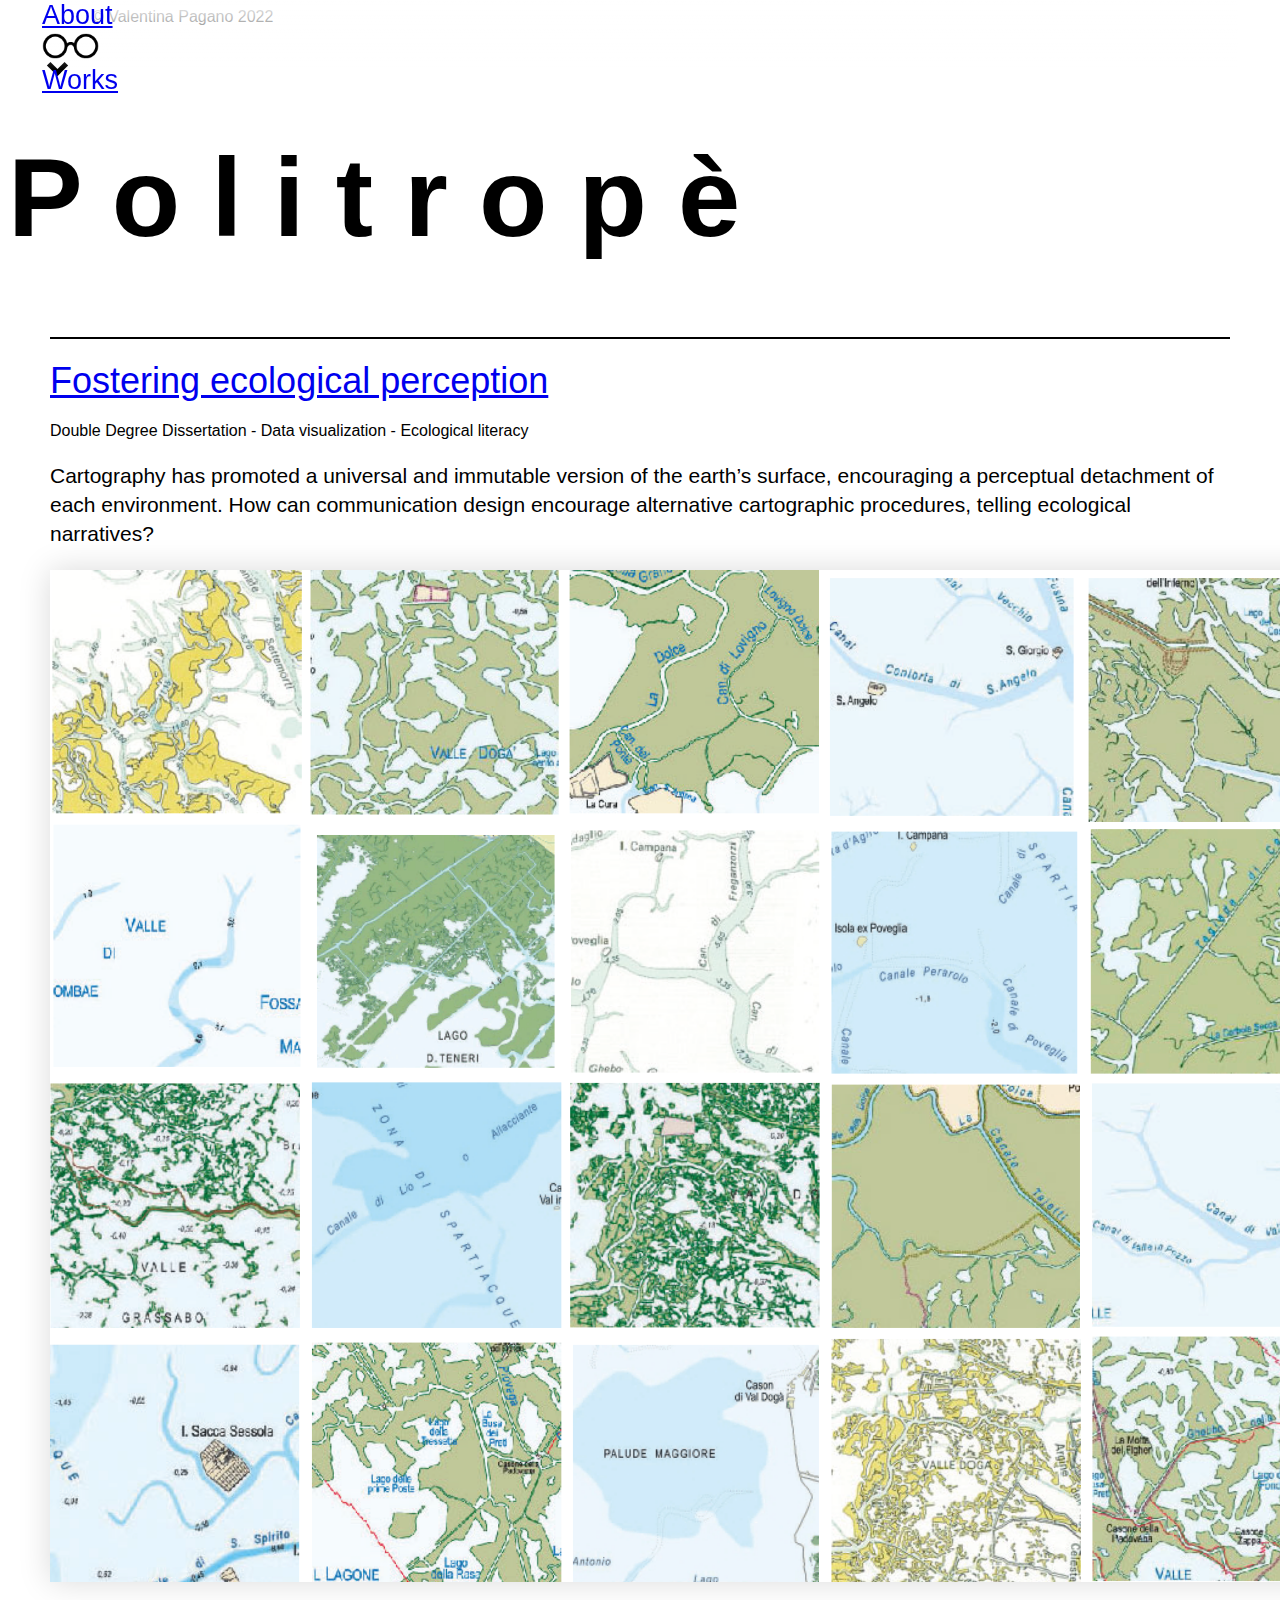
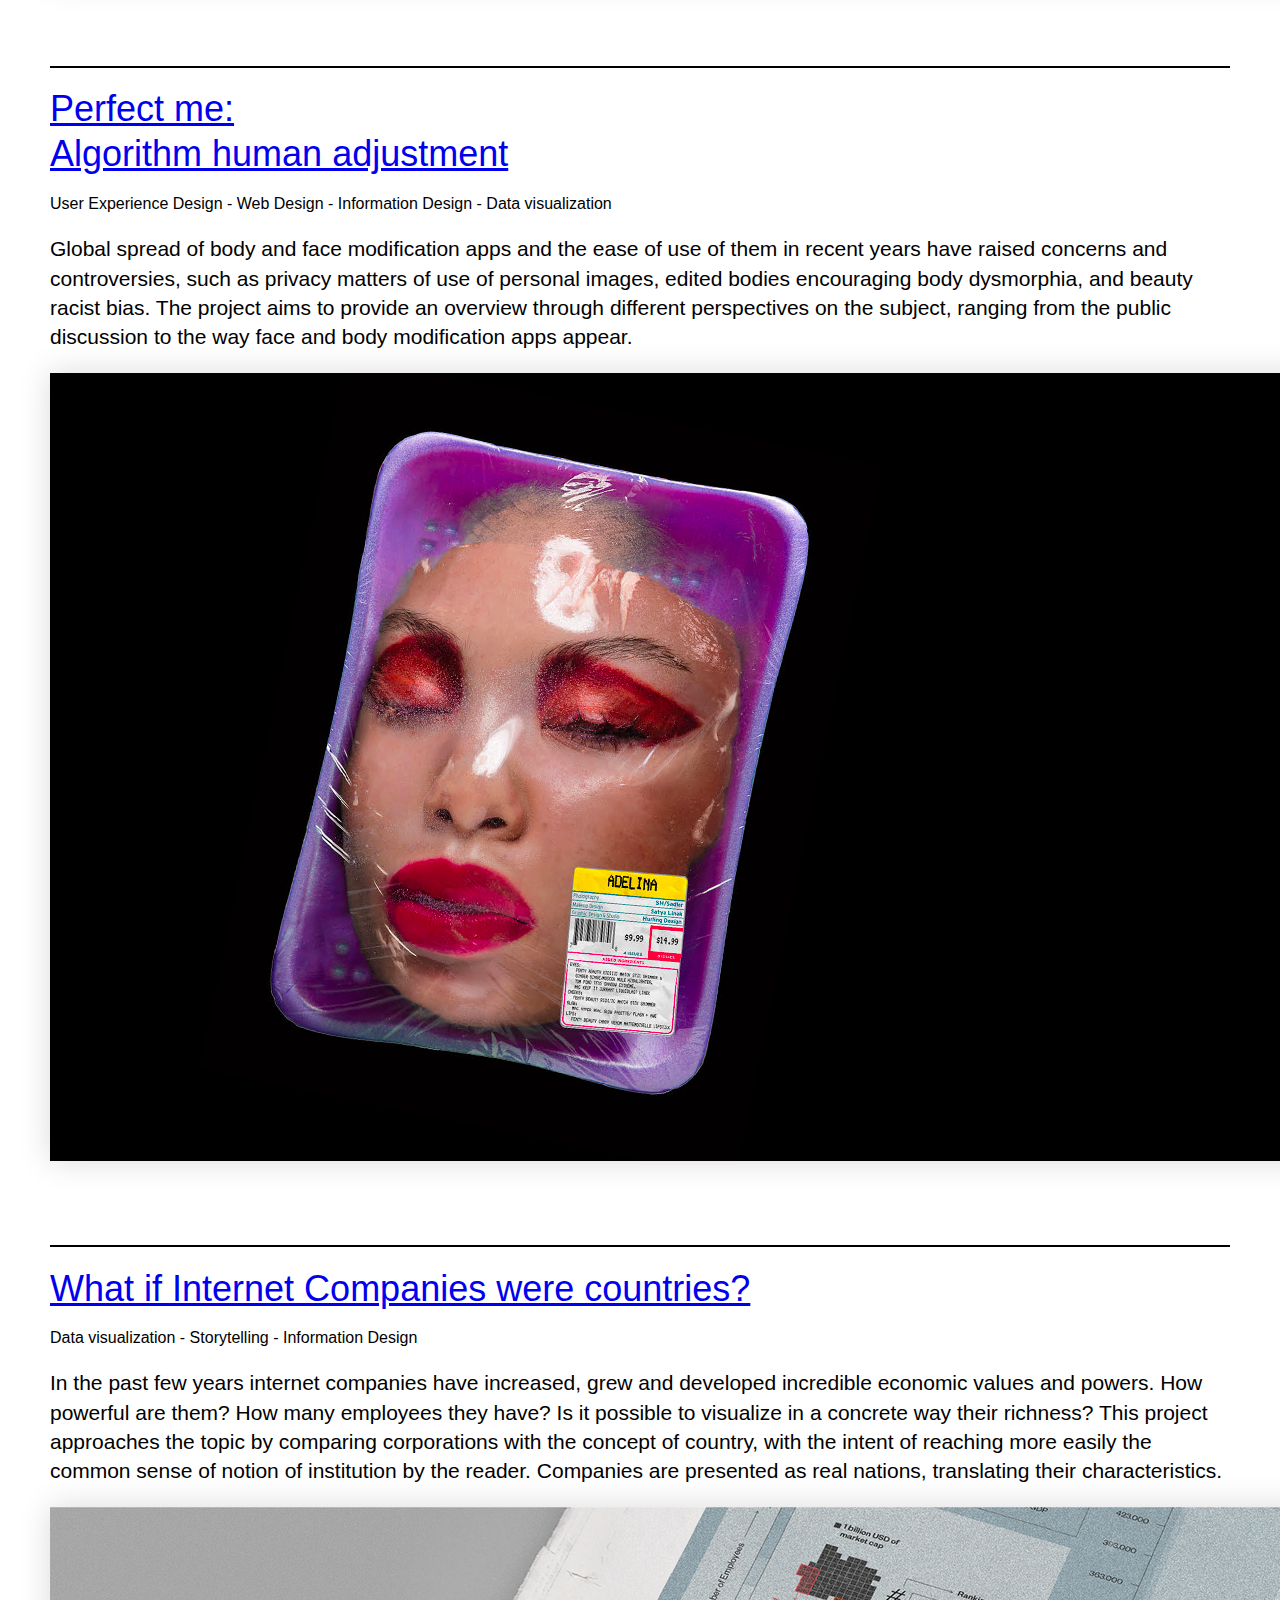
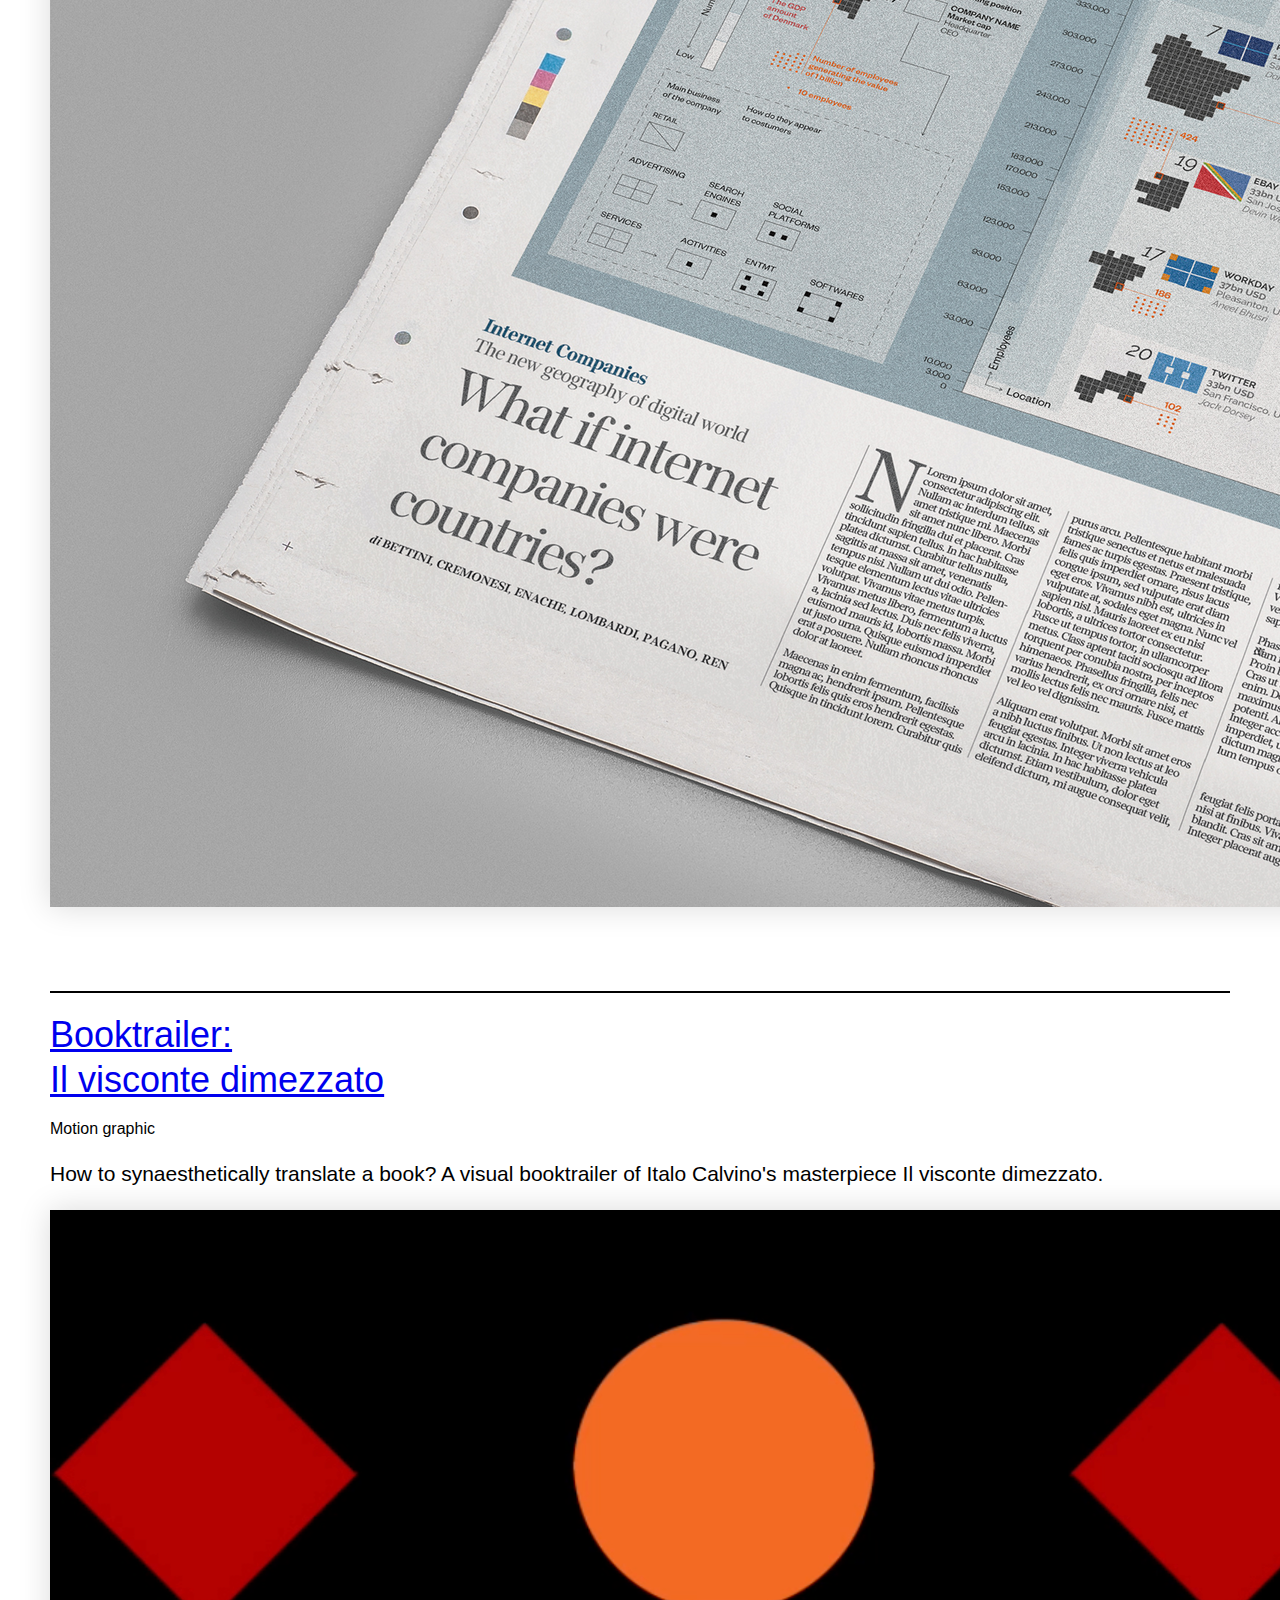
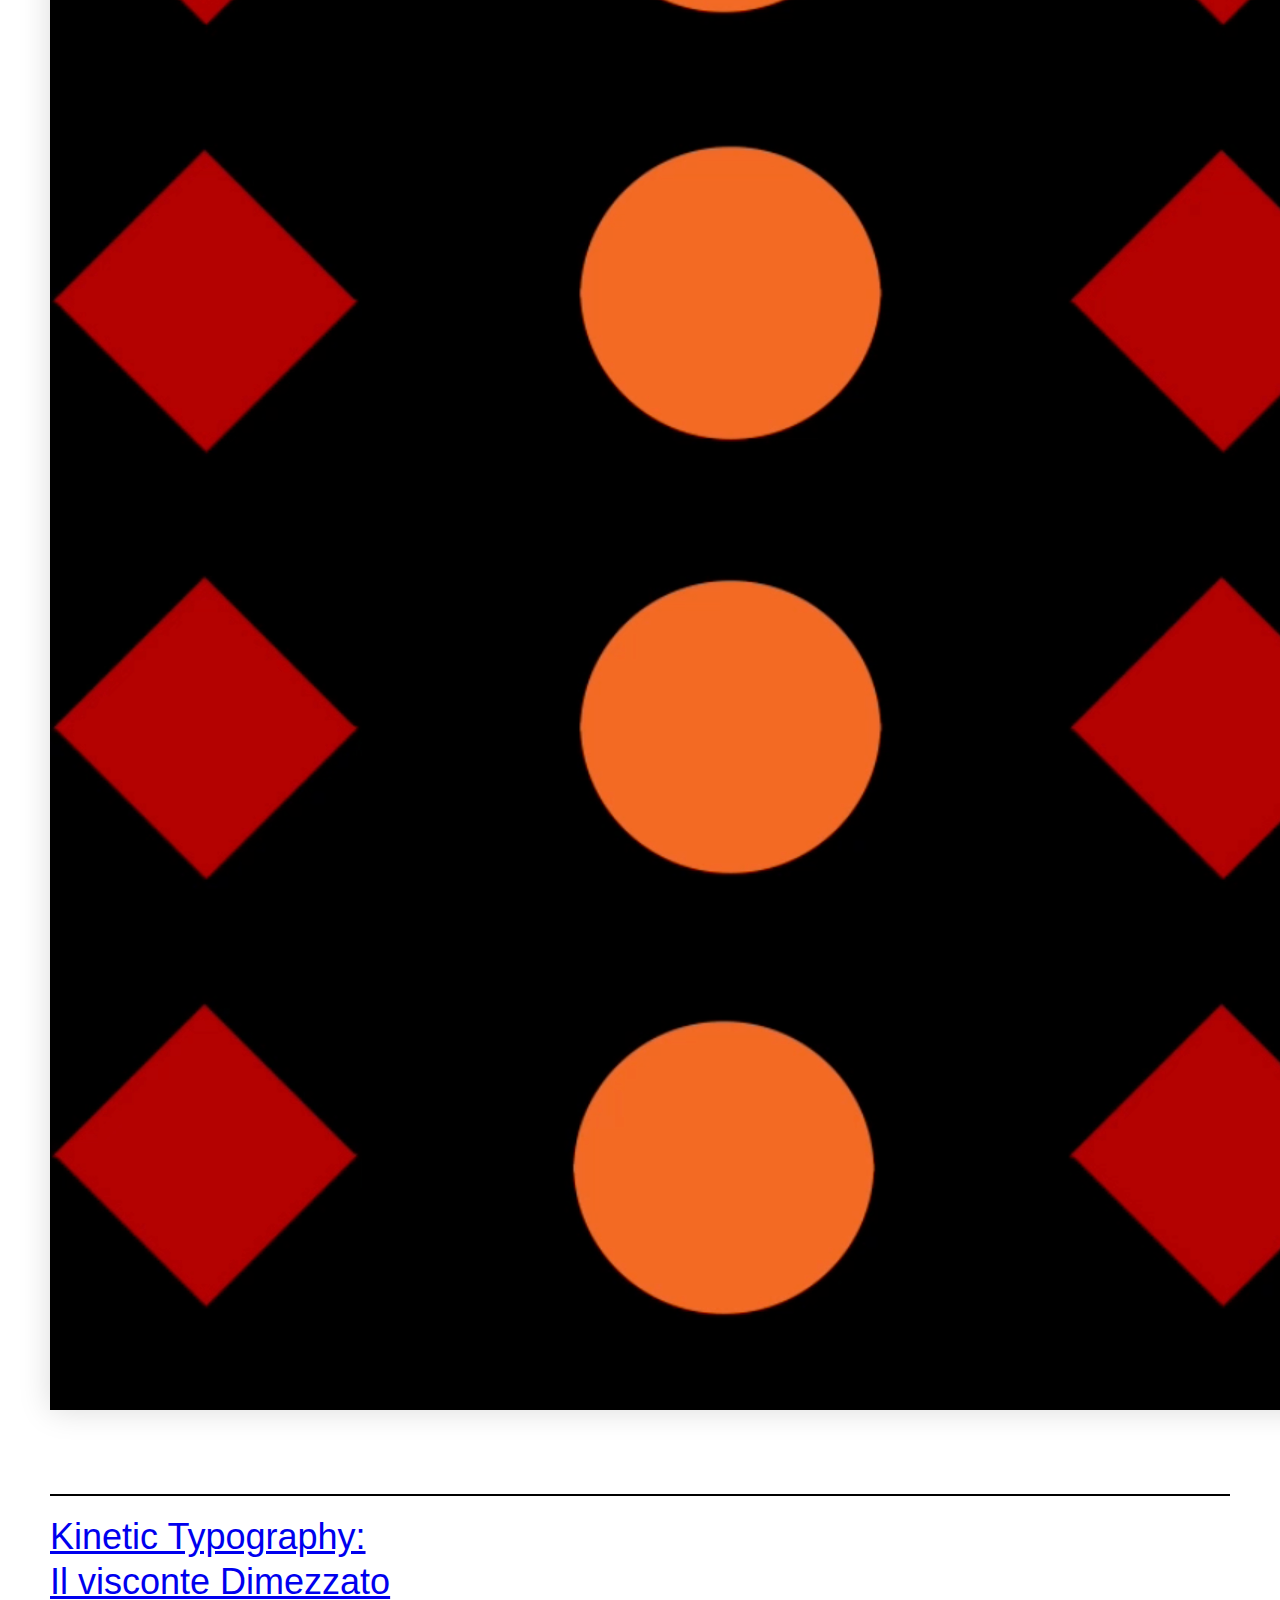
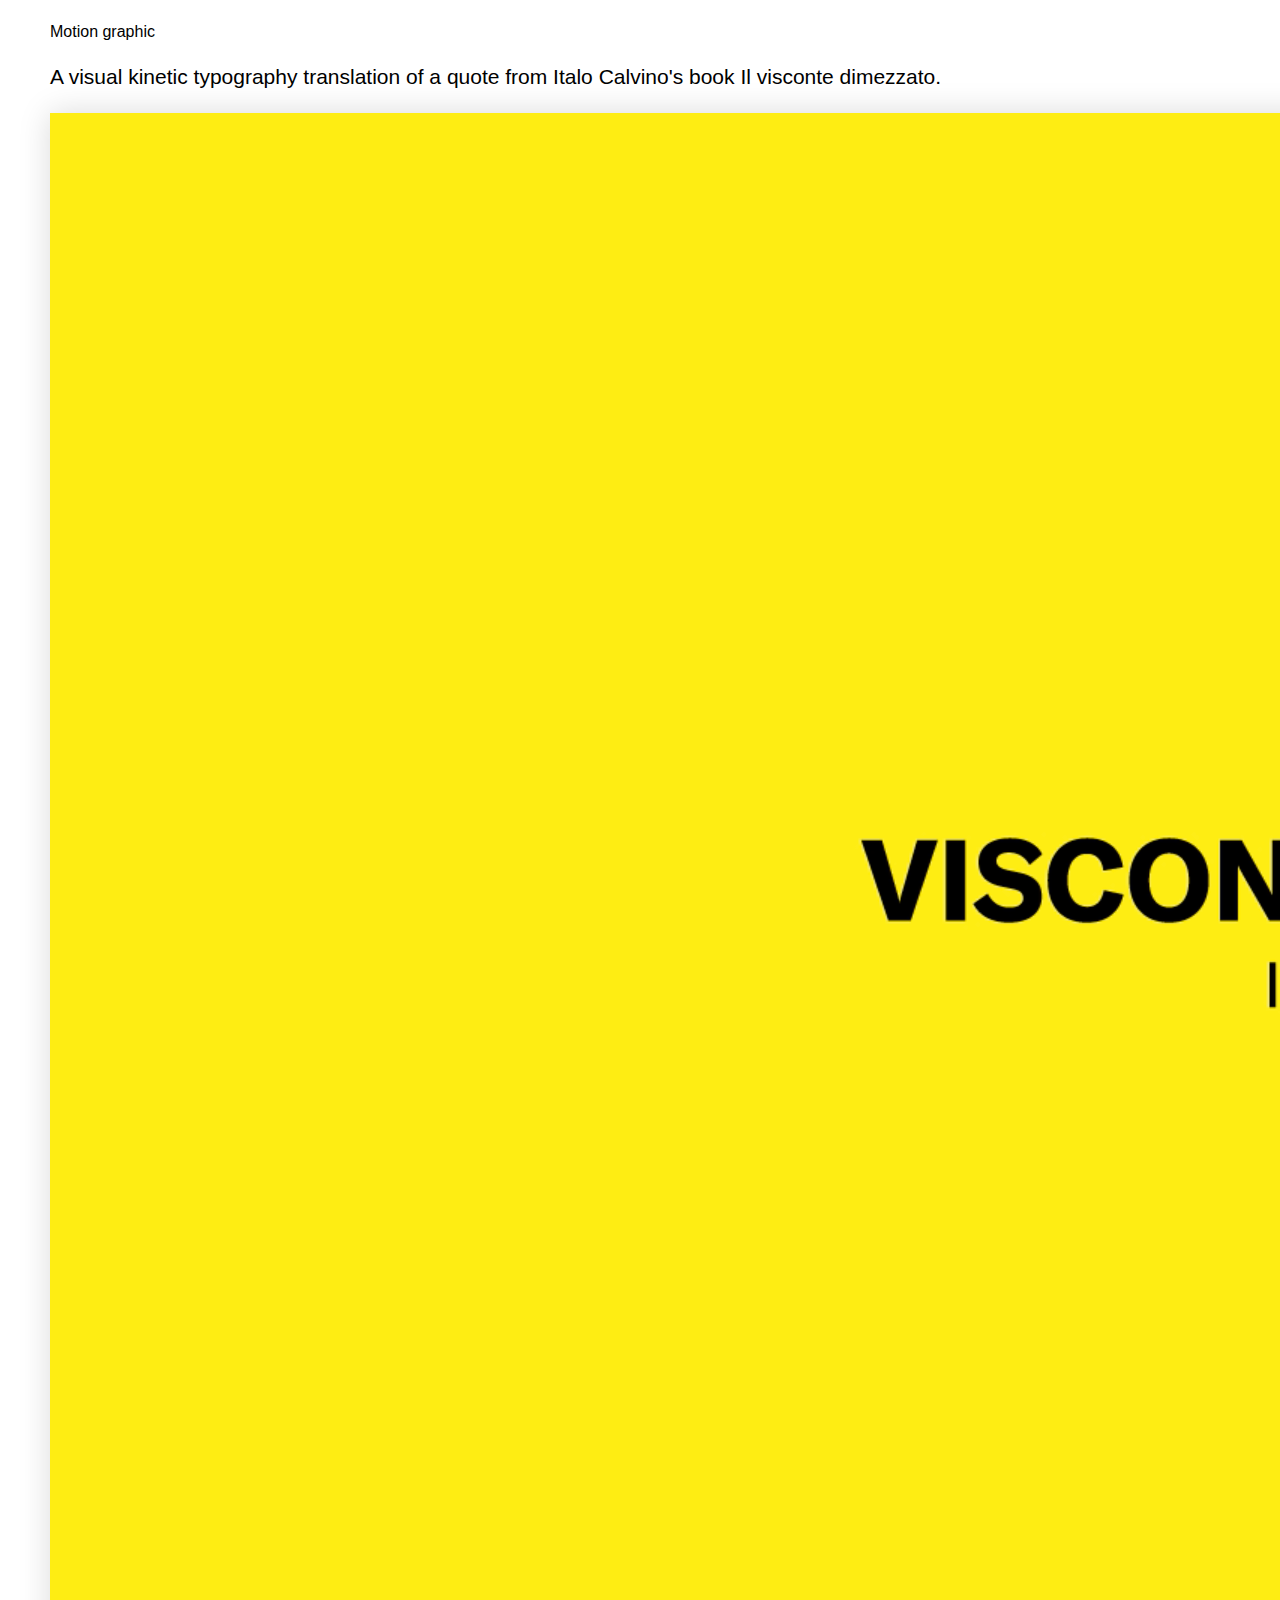
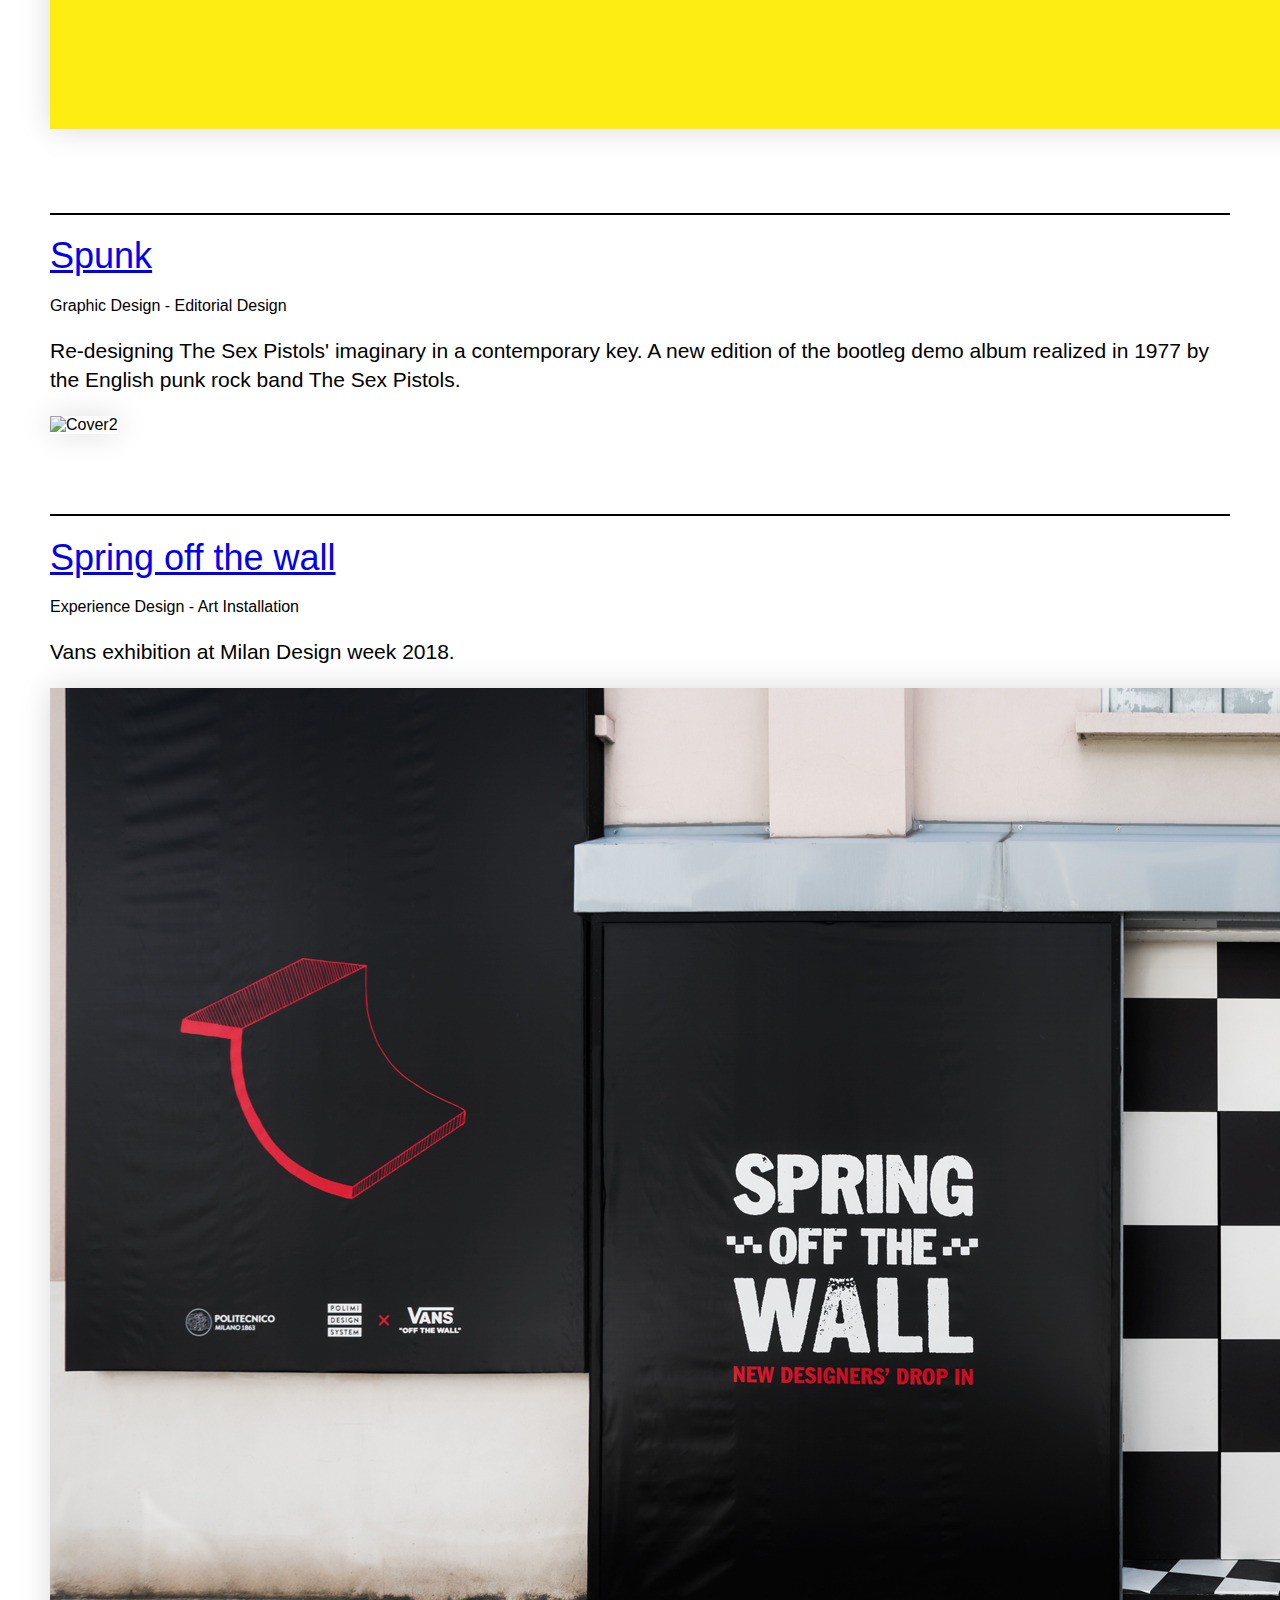
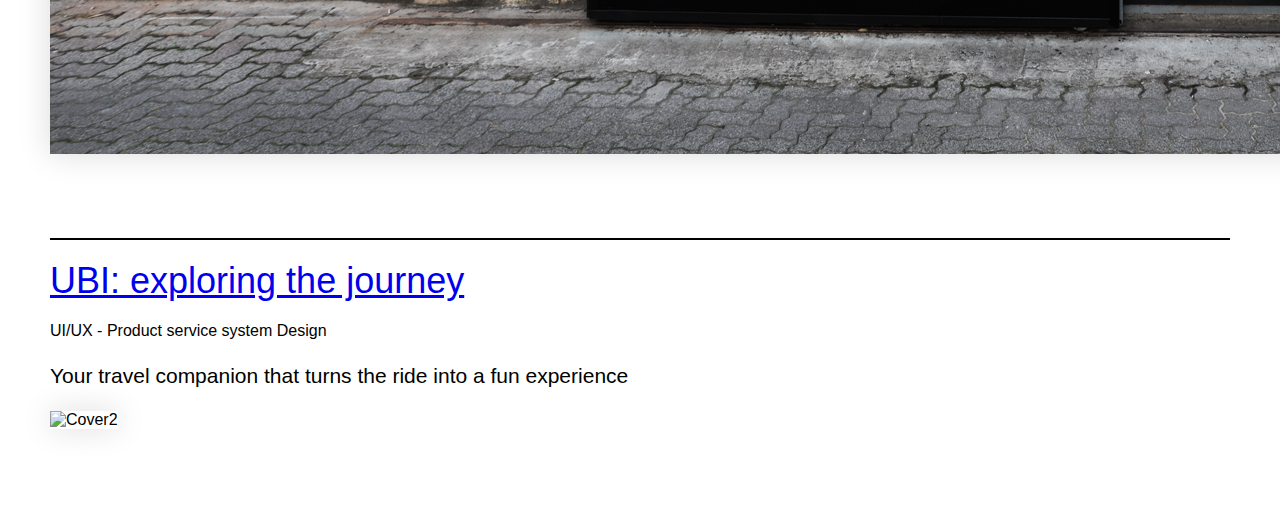
==== index.html @ 07fa3555 "file uploads" ====
<!doctype html>
<html lang="en">
  <head>
     <!-- Required meta tags -->
    <meta charset="utf-8">
    <meta name="viewport" content="width=device-width, initial-scale=1.0">
    <link rel="icon" href="assets/intro/icon2.png" type="images/metatag.png">
    <title>Valentina Pagano | Information designer </title>
	
<!-- Primary Meta Tags (for the browser and search engines) -->
<title>Title of your work</title>
<meta name="πολύτροπή" content="website">
<meta name="Portfolio Valentina Pagano" content="Hi! My name is Valentina Pagano, an Italian information designer.">
<meta name="keywords" content="website, Valentina Pagano, Information designer">

<!-- Twitter 
<meta property="twitter:card" content="summary_large_image">
<meta property="twitter:url" content="https://../">
<meta property="twitter:πολύτροπή" content="Website">
<meta property="twitter:Portfolio Valentina Pagano" content="Hi! My name is Valentina Pagano, an Italian information designer.">
<meta property="twitter:image" content="https://../metatag.png">
-->
	  
	  
<meta name="description" content=" Information designer">
<meta property="og:type" content="website">
<meta property="og:title" content="Valentina Pagano">
<meta property="og:site_name" content="Valentina Pagano">
<meta property="og:image" content="https://../metatag.png">
<meta property="og:url" content="https://www../about">
<meta property="og:description" content="Information designer">
<meta name="twitter:card" content="summary_large_image">
<meta name="twitter:site" content="...">
<meta name="twitter:title" content="Valentina Pagano">
<meta name="twitter:namespace:image" content="https://../metatag.png">
<link rel="canonical" href="https://www..../about">
	  
	  
	  
<!-- CSS only -->
<link href="https://cdn.jsdelivr.net/npm/bootstrap@5.2.0/dist/css/bootstrap.min.css" rel="stylesheet" integrity="sha384-gH2yIJqKdNHPEq0n4Mqa/HGKIhSkIHeL5AyhkYV8i59U5AR6csBvApHHNl/vI1Bx" crossorigin="anonymous">
	 
	 
	  
<!-- JavaScript Bundle with Popper -->
<script src="https://cdn.jsdelivr.net/npm/bootstrap@5.2.0/dist/js/bootstrap.bundle.min.js" integrity="sha384-A3rJD856KowSb7dwlZdYEkO39Gagi7vIsF0jrRAoQmDKKtQBHUuLZ9AsSv4jD4Xa" crossorigin="anonymous"></script>

<!-- My custom CSS -->
	<link rel="stylesheet" href="style.css" type="text/css"/>    

<!-- TYPEKIT -->
	<link rel="stylesheet" href="https://use.typekit.net/xlf4ifz.css">
 
<!-- My custom JS -->
	<link rel="stylesheet" href="style.js"> 

<!-- Icon tab--> 
<link rel="icon" type="image/png" sizes="96x96" href="assets/images/favicon.png">
  </head>
	
<body> 
		
		
<nav id="menu" class="menu-grad-top">
	 <div class="top">
        <div class="row flex-nowrap justify-content-between align-items-center">
          <div class="col-2 col-md-4">
            <a class="header header1 text-decoration-none text-reset" href="about.html">About</a>
          </div>
          <div class="blurr col-2 col-md-4 text-center">
             <a class="no-u" href="index.html">
          <img class="logo only-labs" src="assets/images/logo.png" alt="logo"/>
              </a>
          </div>
          <div class="col-3  col-md-4 text-end">
            <a class="header header2 text-decoration-none text-reset" href="works.html">Works</a>
          </div>
		 </div>
		</div>
	</nav>

	<div> 
<div class="row flex-nowrap justify-content-between align-items-center fixed-bottom"> 
	 <div class="col-2 col-md-4">
            <div class="fixed-bottom">© Valentina Pagano 2022 
		</div>
          </div>
	<div class="blurr col-2 col-md-4 text-center">
          <i class="arrow down"></i> </div>
	 <div class="col-3  col-md-4 text-end">
          </div>
	</div>
	</div>
		


<div class=" vh-100 d-flex justify-content-center align-items-center">
	<h1 class="title">
    <span class="letter">P</span>
    <span class="letter">o</span>
    <span class="letter">l</span>
    <span class="letter">i</span>
    <span class="letter">t</span>
    <span class="letter">r</span>
    <span class="letter">o</span>
    <span class="letter">p</span>
    <span class="letter">è</span>
  </h1>
</div>


		<!-- CONTENT -->
	
<main>
				<section>
      <div class="row g-0" >
		   <hr style="border: 1px solid black; opacity: 1; margin-top: auto;"> 
		  <div class="d-flex flex-wrap">
        <div class="col-sm-12 col-md-6 col-lg-6"><h3><a class=" font-l text-decoration-none text-reset" href="Neptunalis.html">Fostering ecological perception</a></h3> 
			<div class="row"> 
				<div class="col-sm-12 col-md-10 col-lg-10">
					<p class="text-muted font-xs"> Double Degree Dissertation - Data visualization - Ecological literacy </p>
			  <p class="font-m pt-4"> Cartography has promoted a universal and immutable version of the earth’s surface, encouraging a perceptual detachment of each environment. How can communication design encourage alternative cartographic procedures, telling ecological narratives?</p>
				</div>
			</div>
			  </div>
        <div class="col-sm-12 col-md-6 col-lg-6 mb-3 ">
         <img src="assets/images/coverneptunalis.png" class="img-fluid shadow" alt="Cover2">
	  
			 </div>
        </div>
      </div>
</section>
		<!-- FACE APP --->
				
			<section>
			<div class="spacer" style="height: 4em;"> </div>
      <div class="row g-0" >
		   <hr style="border: 1px solid black; opacity: 1; margin-top: auto;"> 
		  <div class="d-flex flex-wrap">
        <div class="col-sm-12 col-md-6 col-lg-6"><h3><a class="font-l text-decoration-none text-reset" href="Perfectme.html">Perfect me:<br> Algorithm human adjustment</a> </h3> 
			<div class="row"> 
				<div class="col-sm-12 col-md-10 col-lg-10 font-p">
					<p class="text-muted"> User Experience Design - Web Design - Information Design - Data visualization</p>
			  <p class="font-m pt-4"> Global spread of body and face modification apps and the ease of use of them in recent years have raised concerns and controversies, such as privacy matters of use of personal images, edited bodies encouraging body dysmorphia, and beauty racist bias. The project aims to provide an overview through different perspectives on the subject, ranging from the public discussion to the way face and body modification apps appear.</p>
				</div>
			</div>
			  </div>
        <div class="col-sm-12 col-md-6 col-lg-6 mb-3 ">
         <img src="assets/images/Face%20app.png" class="img-fluid shadow" alt="Cover2">
	  
			 </div>
        </div>
      </div>
</section>	

	
	<!-- INTERNET COMPANIES --->
				
			<section>
			<div class="spacer" style="height: 4em;"> </div>
      <div class="row g-0" >
		   <hr style="border: 1px solid black; opacity: 1; margin-top: auto;"> 
		  <div class="d-flex flex-wrap">
        <div class="col-sm-12 col-md-6 col-lg-6"><h3><a class="font-l text-decoration-none text-reset" href="Internet.html">What if Internet Companies were countries? </a> </h3> 
			<div class="row"> 
				<div class="col-sm-12 col-md-10 col-lg-10 font-p">
					<p class="text-muted"> Data visualization - Storytelling - Information Design </p>
			  <p class="font-m pt-4"> In the past few years internet companies have increased, grew and developed incredible economic values and powers. How powerful are them? How many employees they have? Is it possible to visualize in a concrete way their richness? This project approaches the topic by comparing corporations with the concept of country, with the intent of reaching more easily the common sense of notion of institution by the reader. Companies are presented as real nations, translating their characteristics.</p>
				</div>
			</div>
			  </div>
        <div class="col-sm-12 col-md-6 col-lg-6 mb-3 ">
         <img src="assets/images/Internet%20companies.png" class="img-fluid shadow" alt="Cover2">
	  
			 </div>
        </div>
      </div>
</section>	
	
	<!-- BOOKTRAILER --->
				
			<section>
			<div class="spacer" style="height: 4em;"> </div>
      <div class="row g-0" >
		   <hr style="border: 1px solid black; opacity: 1; margin-top: auto;"> 
		  <div class="d-flex flex-wrap">
        <div class="col-sm-12 col-md-6 col-lg-6"><h3><a class="font-l text-decoration-none text-reset" href="Booktrailer.html">Booktrailer:<br> Il visconte dimezzato </a> </h3> 
			<div class="row"> 
				<div class="col-sm-12 col-md-10 col-lg-10 font-p">
					<p class="text-muted"> Motion graphic </p>
			  <p class="font-m pt-4"> How to synaesthetically translate a book? A visual booktrailer of Italo Calvino's masterpiece Il visconte dimezzato. </p>
				</div>
			</div>
			  </div>
        <div class="col-sm-12 col-md-6 col-lg-6 mb-3 ">
         <img src="assets/images/booktrailer.png" class="img-fluid shadow" alt="Cover2">
	  
			 </div>
        </div>
      </div>
</section>	
	
	
	<!-- TYPOGRAPHY --->
				
			<section>
			<div class="spacer" style="height: 4em;"> </div>
      <div class="row g-0" >
		   <hr style="border: 1px solid black; opacity: 1; margin-top: auto;"> 
		  <div class="d-flex flex-wrap">
        <div class="col-sm-12 col-md-6 col-lg-6"><h3><a class="font-l text-decoration-none text-reset" href="Typography.html">Kinetic Typography:<br> Il visconte Dimezzato </a> </h3> 
			<div class="row"> 
				<div class="col-sm-12 col-md-10 col-lg-10 font-p">
					<p class="text-muted"> Motion graphic </p>
			  <p class="font-m pt-4">A visual kinetic typography translation of a quote from Italo Calvino's book Il visconte dimezzato.</p>
				</div>
			</div>
			  </div>
        <div class="col-sm-12 col-md-6 col-lg-6 mb-3 ">
         <img src="assets/images/typography.png" class="img-fluid shadow" alt="Cover2">
	  
			 </div>
        </div>
      </div>
</section>	
	
	<!-- SPUNK --->
				
			<section>
			<div class="spacer" style="height: 4em;"> </div>
      <div class="row g-0" >
		   <hr style="border: 1px solid black; opacity: 1; margin-top: auto;"> 
		  <div class="d-flex flex-wrap">
        <div class="col-sm-12 col-md-6 col-lg-6"><h3><a class="font-l text-decoration-none text-reset" href="spunk.html">Spunk</a> </h3> 
			<div class="row"> 
				<div class="col-sm-12 col-md-10 col-lg-10 font-p">
					<p class="text-muted"> Graphic Design - Editorial Design</p>
			  <p class="font-m pt-4"> Re-designing The Sex Pistols' imaginary in a contemporary key. A new edition of the bootleg demo album realized in 1977 by the English punk rock band The Sex Pistols. </p>
				</div>
			</div>
			  </div>
        <div class="col-sm-12 col-md-6 col-lg-6 mb-3 ">
         <img src="assets/images/spunk.png" class="img-fluid shadow" alt="Cover2">
	  
			 </div>
        </div>
      </div>
</section>	
	
	
		<!-- SPRING OFF THE WALL --->
				
			<section>
			<div class="spacer" style="height: 4em;"> </div>
      <div class="row g-0" >
		   <hr style="border: 1px solid black; opacity: 1; margin-top: auto;"> 
		  <div class="d-flex flex-wrap">
        <div class="col-sm-12 col-md-6 col-lg-6"><h3><a class="font-l text-decoration-none text-reset" href="vans.html">Spring off the wall </a> </h3> 
			<div class="row"> 
				<div class="col-sm-12 col-md-10 col-lg-10 font-p">
					<p class="text-muted"> Experience Design - Art Installation </p>
			  <p class="font-m pt-4"> Vans exhibition at Milan Design week 2018. </p>
				</div>
			</div>
			  </div>
        <div class="col-sm-12 col-md-6 col-lg-6 mb-3 ">
         <img src="assets/images/springoffthewall.jpg" class="img-fluid shadow" alt="Cover2">
	  
			 </div>
        </div>
      </div>
</section>
	
	<!-- UBI  --->
				
			<section>
			<div class="spacer" style="height: 4em;"> </div>
      <div class="row g-0" >
		   <hr style="border: 1px solid black; opacity: 1; margin-top: auto;"> 
		  <div class="d-flex flex-wrap">
        <div class="col-sm-12 col-md-6 col-lg-6"><h3><a class="font-l text-decoration-none text-reset" href="ubi.html">UBI: exploring the journey</a> </h3> 
			<div class="row"> 
				<div class="col-sm-12 col-md-10 col-lg-10 font-p">
					<p class="text-muted"> UI/UX - Product service system Design </p>
			  <p class="font-m pt-4">Your travel companion that turns the ride into a fun experience </p>
				</div>
			</div>
			  </div>
        <div class="col-sm-12 col-md-6 col-lg-6 mb-3 ">
         <img src="assets/images/ubi1.jpg" class="img-fluid shadow" alt="Cover2">
	  
			 </div>
        </div>
      </div>
</section>
	<div class="spacer" style="height: 4em;"> </div>
	</main>
		
		
	<!-- Link to Javascript -->
    <!-- jQuery first, then Popper.js, then Bootstrap JS   

    <script src="https://code.jquery.com/jquery-3.4.1.slim.min.js" integrity="sha384-J6qa4849blE2+poT4WnyKhv5vZF5SrPo0iEjwBvKU7imGFAV0wwj1yYfoRSJoZ+n" crossorigin="anonymous">	</script>  -->
   
	<script src="https://cdnjs.cloudflare.com/ajax/libs/jquery/3.6.1/jquery.min.js" integrity="sha512-aVKKRRi/Q/YV+4mjoKBsE4x3H+BkegoM/em46NNlCqNTmUYADjBbeNefNxYV7giUp0VxICtqdrbqU7iVaeZNXA==" crossorigin="anonymous" referrerpolicy="no-referrer"></script>
    <script src="https://cdn.jsdelivr.net/npm/popper.js@1.16.0/dist/umd/popper.min.js" integrity="sha384-Q6E9RHvbIyZFJoft+2mJbHaEWldlvI9IOYy5n3zV9zzTtmI3UksdQRVvoxMfooAo" crossorigin="anonymous"></script>
    <script src="https://stackpath.bootstrapcdn.com/bootstrap/3.4.1/js/bootstrap.min.js" integrity="sha384-3qaqj0lc6sV/qpzrc1N5DC6i1VRn/HyX4qdPaiEFbn54VjQBEU341pvjz7Dv3n6P" crossorigin="anonymous"></script>	
	
		<script> 
			
			Letters = function() {
  this.lettersDOM = null;
  this.active = null;
  this.letters = [];
  this.alphabet = ["a", "b", "c", "d","e","f","g","h","i","j","k","l","m","n","o","p","q","r","s","t","i","u","v","w","x","y","z","é","è",
  ];

  return this;
};

Letters.prototype.init = function( word ) {
  
  this.lettersDOM = document.querySelectorAll('.letter');
  this.active = true;
  var i;
  var nextChar;
  var lettersMax = this.lettersDOM.length;
  
  for ( i = 0; i < this.lettersDOM.length; i++ ) {
    
    if ( word.charAt( i ) != "" )
      nextChar = word.charAt( i );
    else 
      nextChar = false;
    
    this.letters.push( new Letter( this.lettersDOM[ i ],  nextChar ) );
    
  }
  
  if ( word.length > lettersMax ) {
    
    var wordContainer = document.getElementById("word");

    for ( i = lettersMax; i < word.length; i++ ) {
      var letterSpan = document.createElement('span');
      letterSpan.innerHTML = "";
      letterSpan.classList.add('letter');
      wordContainer.appendChild( letterSpan );
      this.letters.push( new Letter( letterSpan,  word.charAt( i ) ) );
    }
  }
  
  this.animate();
  
  return this;
  
};

Letters.prototype.animate = function() {
  var i;
  var random;
  var char;
  
  if ( this.active ) {
 
    window.requestAnimationFrame( this.animate.bind(this) );
    
    var indexes = [];

    for ( i = 0; i < this.letters.length; i++ ) {
    
      var current = this.letters[ i ];  
      
      if ( !current.isDead ) {     
        random = Math.floor(Math.random() * (this.alphabet.length - 0));
        char = this.alphabet[ random ]; 
        current.render( char );
      } else {
        indexes.push( i );
      }
    } 
    
    for ( i = 0; i < indexes.length; i++ ) {
      this.letters.splice( indexes[ i ], 1 );
    }
    
    if ( this.letters.length == 0 ) {
      this.stop();
    }
  }
};

Letters.prototype.start = function( word ) {
  this.init( word );
};

Letters.prototype.stop = function() {
  this.active = false;
};

Letter = function( DOMElement, nextChar ) {
  
  var scope = this;
  
  this.DOMEl = DOMElement;
  this.char = DOMElement.innerHTML;
  this.next = nextChar;
  this.speed = Math.floor(Math.random() * (300 - 50) );
  this.total = 0;
  this.duration = 2000;
  this.animating = true;
  this.isDead = false;
  
  this.timer = setInterval(function() { 
    if ( scope.animating === true ) {
      scope.total += scope.speed;
    } 
    scope.animating = !scope.animating;
  }, this.speed);

  this.animate();
  
  return this;
 
};

Letter.prototype.animate = function() {
  var i;
  var random;
  
  if ( !this.isDead ) {
    window.requestAnimationFrame( this.animate.bind(this) );
  }
  
  
  if ( this.total < this.duration ) {
    
    if ( this.animating ) {
      this.DOMEl.innerHTML = this.char;
    }
      
  } else {
    this.isDead = true;
    
    if ( !this.next ) {
      var parent = document.getElementById('word');
      parent.removeChild( this.DOMEl );
      return;
    }
    
    this.DOMEl.innerHTML = this.next;
  }
};

Letter.prototype.render = function( char ) {
  
  if ( !this.animating ) {
    this.char = char;
  }
  
};

var word = [ "Politropè", "Versatile", "Multiform" ];
var nextWord = 1;

var letters = new Letters();

setTimeout( function() {
  
  letters.start( word[ nextWord ] );
  
  setInterval(function() {
    nextWord++;
    if ( nextWord >= word.length )
      nextWord = 0;
    
    letters.start( word[ nextWord ] );
  }, 10000);
  
}, 2000);



	</script>	
		
	</body>
</html>
---- style.css ----
html {
  -webkit-text-size-adjust: 100%;
  /* Prevent font scaling in landscape while allowing user zoom */ }

body { 
	font-family: "Maison Neue", sans-serif; 
	background-color: white;  
background-size: 1200% 1200%;
cursor: cell;}

main {
  min-height: calc(100vh - 120px);
	margin-top: 200px; 
	margin-left: 42px; 
	margin-right: 42px;}

@media (min-width: 375px) {
    main { margin-top: 50px; 	
      	   margin-left: 20px; 
	  	   margin-right: 20px;} }
  
@media (min-width: 576px) {
    main { margin-top: 100px; 	
      	   margin-left: 20px; 
	  	   margin-right: 20px;} }

@media (min-width: 768px) {
    main { margin-top: 100px; 	
      	   margin-left: 42px; 
	  	   margin-right: 42px;} }

@media (min-width: 992px) {
    main { margin-top: 100px; 	
      	   margin-left: 42px; 
	  	   margin-right: 42px;} }

@media (min-width: 1200px) {
    main { margin-top: 70px; 	
      	   margin-left: 42px; 
	  	   margin-right: 42px;} }


#footer {
	position: fixed;}

.mb-3, .my-3 {
  margin-bottom: 1rem !important;
}
.col-12 {
  flex: 0 0 100%;
  max-width: 100%;
}

  /* ---------------------- NAVBAR  ---------------- */

#menu { 
	z-index: 99;
	position: fixed; 
	top: 0; 
	right: 0;
  	bottom: 0;
	height: 70px; 
  	left: 0;
    display: flex;
    flex-flow: column nowrap;
    justify-content: space-between;
    align-items: stretch;
	margin-left: 42px; 
	margin-right: 42px;
	background: white;
      /* Old browsers */
      background: -moz-linear-gradient(top, white 0%, rgba(255, 255, 255, 0) 100%);
      /* FF3.6+ */
      background: -webkit-gradient(linear, left top, left bottom, color-stop(0%, white), color-stop(100%, rgba(255, 255, 255, 0)));
      /* Chrome,Safari4+ */
      background: -webkit-linear-gradient(top, white 0%, rgba(255, 255, 255, 0) 100%);
      /* Chrome10+,Safari5.1+ */
      background: -o-linear-gradient(top, white 0%, rgba(255, 255, 255, 0) 100%);
      /* Opera 11.10+ */
      background: -ms-linear-gradient(top, white 0%, rgba(255, 255, 255, 0) 100%);
      /* IE10+ */
      background: linear-gradient(to bottom, white 0%, rgba(255, 255, 255, 0) 100%);
      /* W3C */
      filter: progid:DXImageTransform.Microsoft.gradient( startColorstr='#ffffff', endColorstr='#000000',GradientType=0 );
      /* IE6-9 */ }
  @media (max-width: 576px) {
    #menu {
      margin-left: 20px; 
	  margin-right: 20px;} }


.fixed-bottom {
	height: 40px;
	 z-index: 4;
	margin-left: 42px; 
	margin-right: 42px;
	padding-bottom: 10px ;
	background: white;
      /* Old browsers */
      background: -moz-linear-gradient(bottom, white 0%, rgba(255, 255, 255, 0) 100%);
      /* FF3.6+ */
      background:  -webkit-gradient(linear, left bottom, left top, color-stop(0%, white), color-stop(100%, rgba(255, 255, 255, 0)));
      /* Chrome,Safari4+ */
      background:to bottom -webkit-linear-gradient(bottom, white 0%, rgba(255, 255, 255, 0) 100%);
      /* Chrome10+,Safari5.1+ */
      background:-o-linear-gradient(bottom, white 0%, rgba(255, 255, 255, 0) 100%);
      /* Opera 11.10+ */
      background: -ms-linear-gradient(bottom, white 0%, rgba(255, 255, 255, 0) 100%);
      /* IE10+ */
      background: to bottom linear-gradient(to bottom, white 0%, rgba(255, 255, 255, 0) 100%);
      /* W3C */
      filter: progid:DXImageTransform.Microsoft.gradient( startColorstr='#ffffff', endColorstr='#000000',GradientType=0 );
      /* IE6-9 */}
  @media (max-width: 576px) {
    .fixed-bottom {
      margin-left: 20px; 
	  margin-right: 20px;} }

.logo {
  height: 18px;
  position: relative; }
  @media (min-width: 768px) {
    .logo {
      height: 21px; }}
  @media (min-width: 1200px) {
    .logo {height: 30px; }}

.header{
  font-size: 27px; }
@media (max-width: 576px) {
	.header {font-size: 20px; }}
	  

  /* ---------------------- CONTENT  ---------------- */

	h1.title {
	font-size: 7em;}
	
	
	@media (max-width: 720px) {
    h1.title { font-size: 2em;} }
	
		::-moz-selection { /* Code for Firefox */
  color: #19372E;
  background: #C7FFCC;
}

::selection {
  color: #19372E;
  background: #C7FFCC;
}


.font-m {
  font-family: "Maison Neue", sans-serif;
  font-size: 18px;
  letter-spacing: 0em;
  line-height: 1.4em;
  font-weight: 400;
  border-bottom-width: 1.5px;
  font-stretch: normal; }
  @media (min-width: 576px) {
    .font-m {font-size: 15px; } }
  @media (min-width: 768px) {
    .font-m {
      font-size: 20px; } }
  @media (min-width: 1200px) {
    .font-m {
      font-size: 21px; } }

.font-l {
  font-family: "Maison Neue", sans-serif;
  font-size: 27px;
  letter-spacing: 0em;
  line-height: 1.25em;
  font-weight: 400;
  border-bottom-width: 1.5px;
  font-stretch: normal; }
  @media (min-width: 576px) {
    .font-l {
      font-size: 27px; } }
  @media (min-width: 768px) {
    .font-l {
      font-size: 33px; } }
  @media (min-width: 1200px) {
    .font-l {
      font-size: 36px; } }	

h2 {
  font-family: "Maison Neue", sans-serif;
  font-size: 18px;
  letter-spacing: 0em;
  line-height: 1.4em;
  font-weight: 400;
  border-bottom-width: 1.5px;
  font-stretch: normal;
  margin-bottom: 0.8em; }
  @media (min-width: 576px) {
    h2 {font-size: 18px;}}
  @media (min-width: 768px) {
    h2 {font-size: 20px;}}
  @media (min-width: 1200px) {
    h2 {font-size: 21px;}}



	 
video {
    max-width: 100%;
    height: auto;
}


.spacer {height: 3em;}

.shadow {
	box-shadow: 0 0 30px rgba(0, 0, 0, 0.15);}

.blurr {
	color: black; 
		-webkit-transition: -webkit-filter 425ms cubic-bezier(.215, .61, .355, 1);
		transition: -webkit-filter 425ms cubic-bezier(.215, .61, .355, 1);
		transition: filter 425ms cubic-bezier(.215, .61, .355, 1);
		transition: filter 425ms cubic-bezier(.215, .61, .355, 1), -webkit-filter 425ms cubic-bezier(.215, .61, .355, 1);
}

.blurr:hover {
	 text-decoration: none; 
		-webkit-filter: blur(4px);
		filter: blur(4px);
		color: lightgray;}



/* ARROW */

.arrow {
  border: solid black;
  border-width: 0 5px 5px 0;
  display: inline-block;
  padding: 5px;
}

.down {
  transform: rotate(45deg);
  -webkit-transform: rotate(45deg);
}
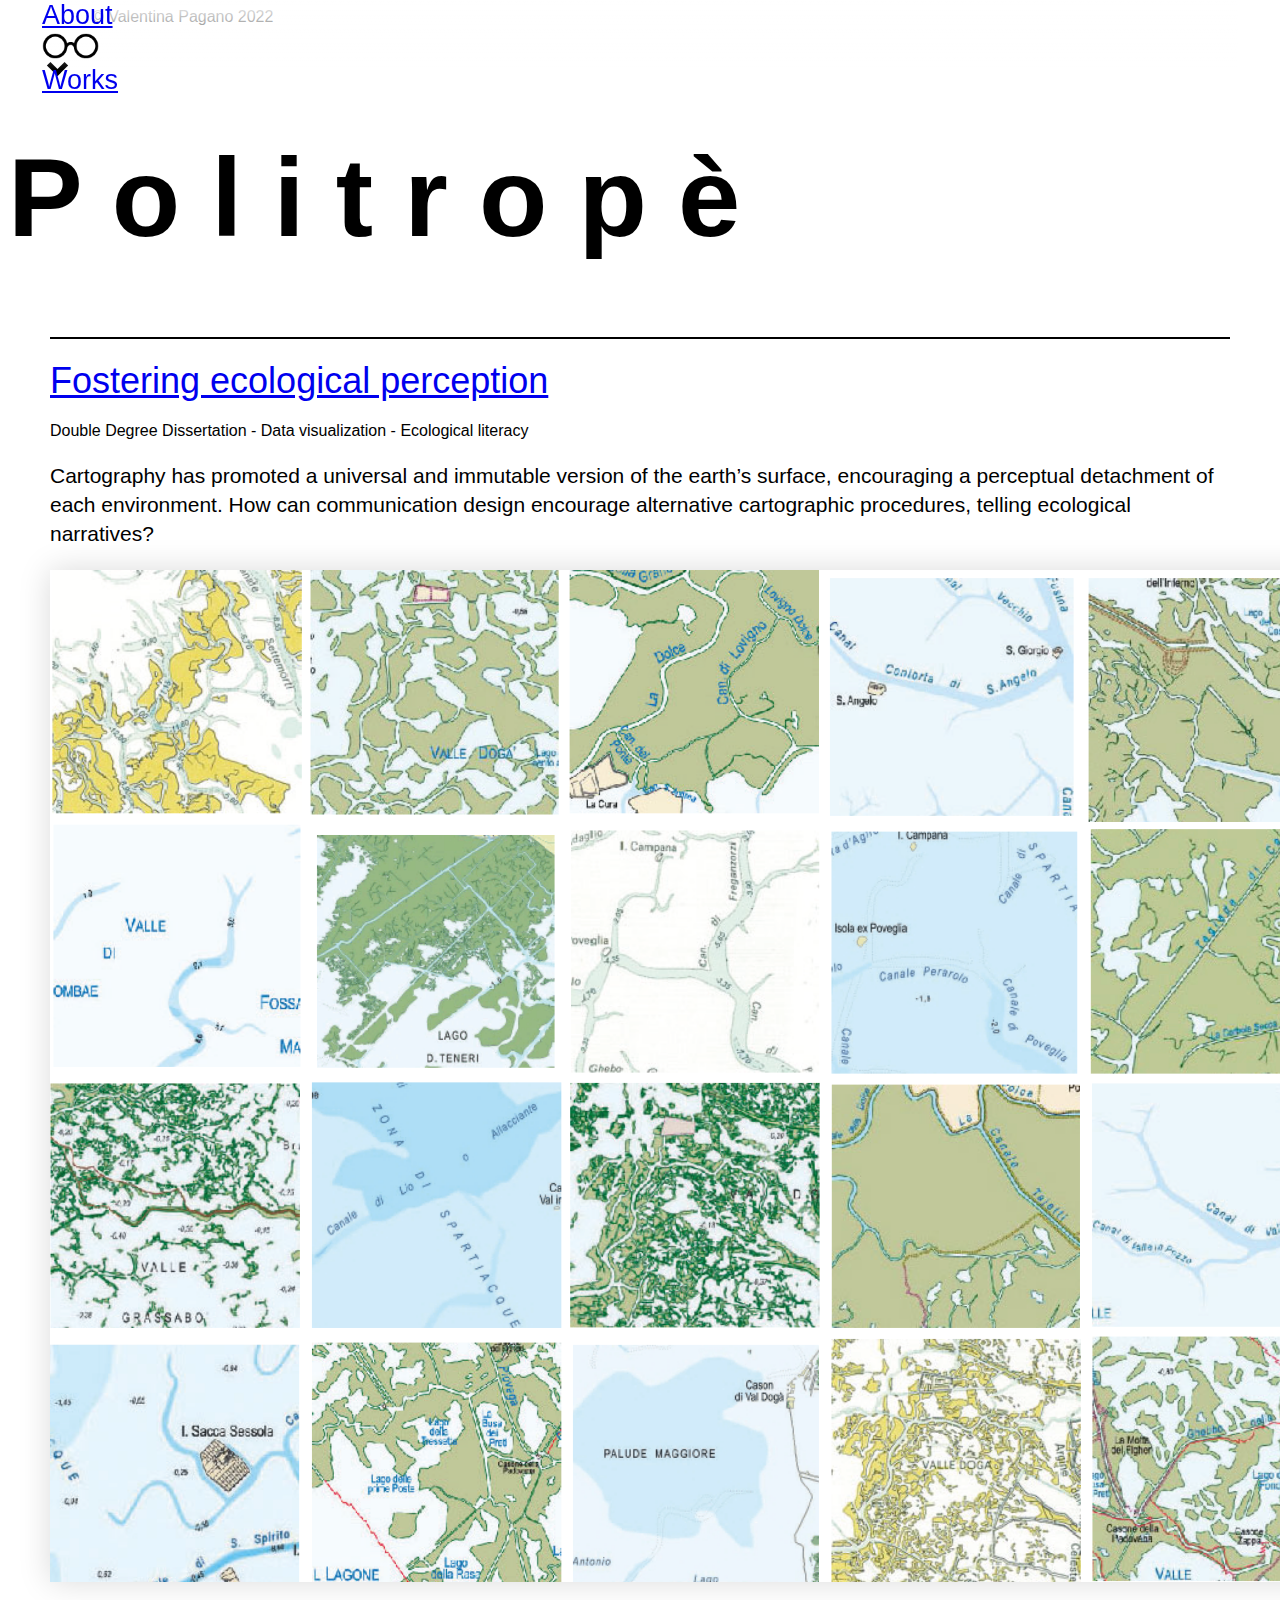
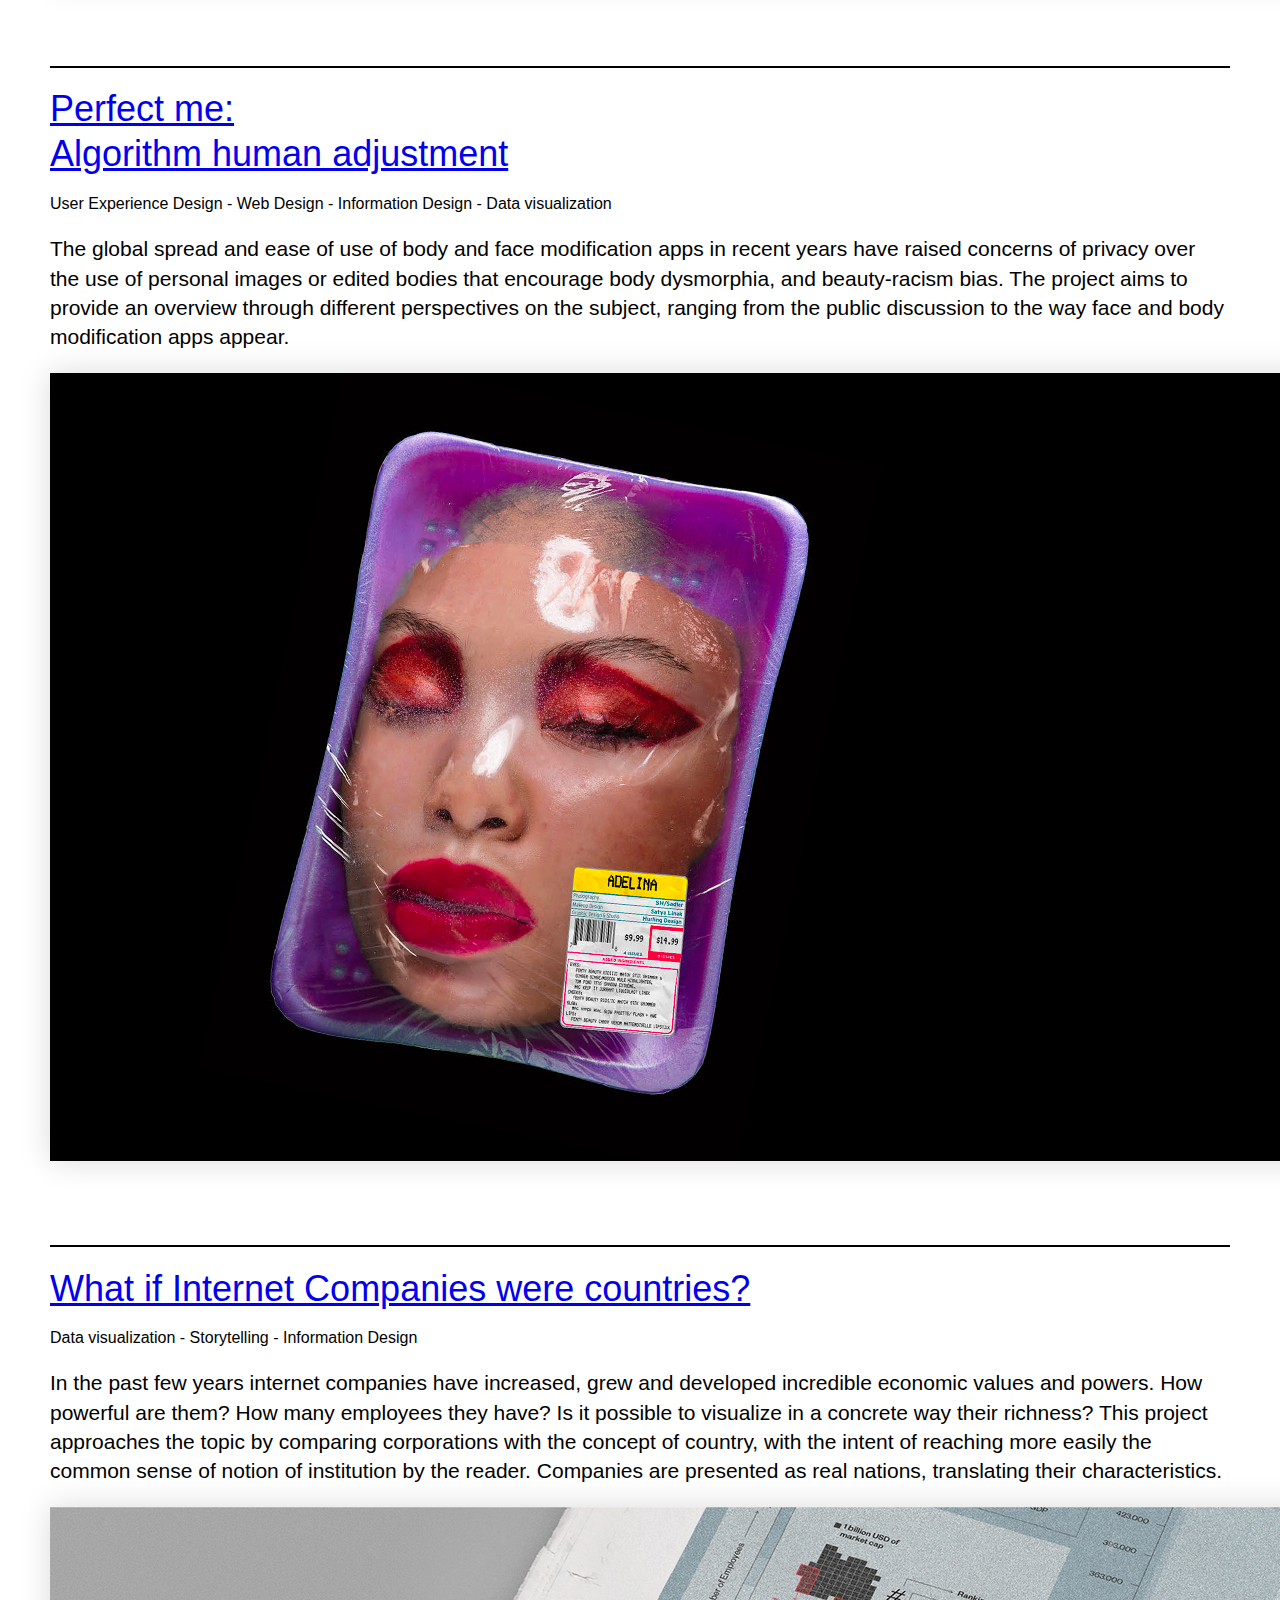
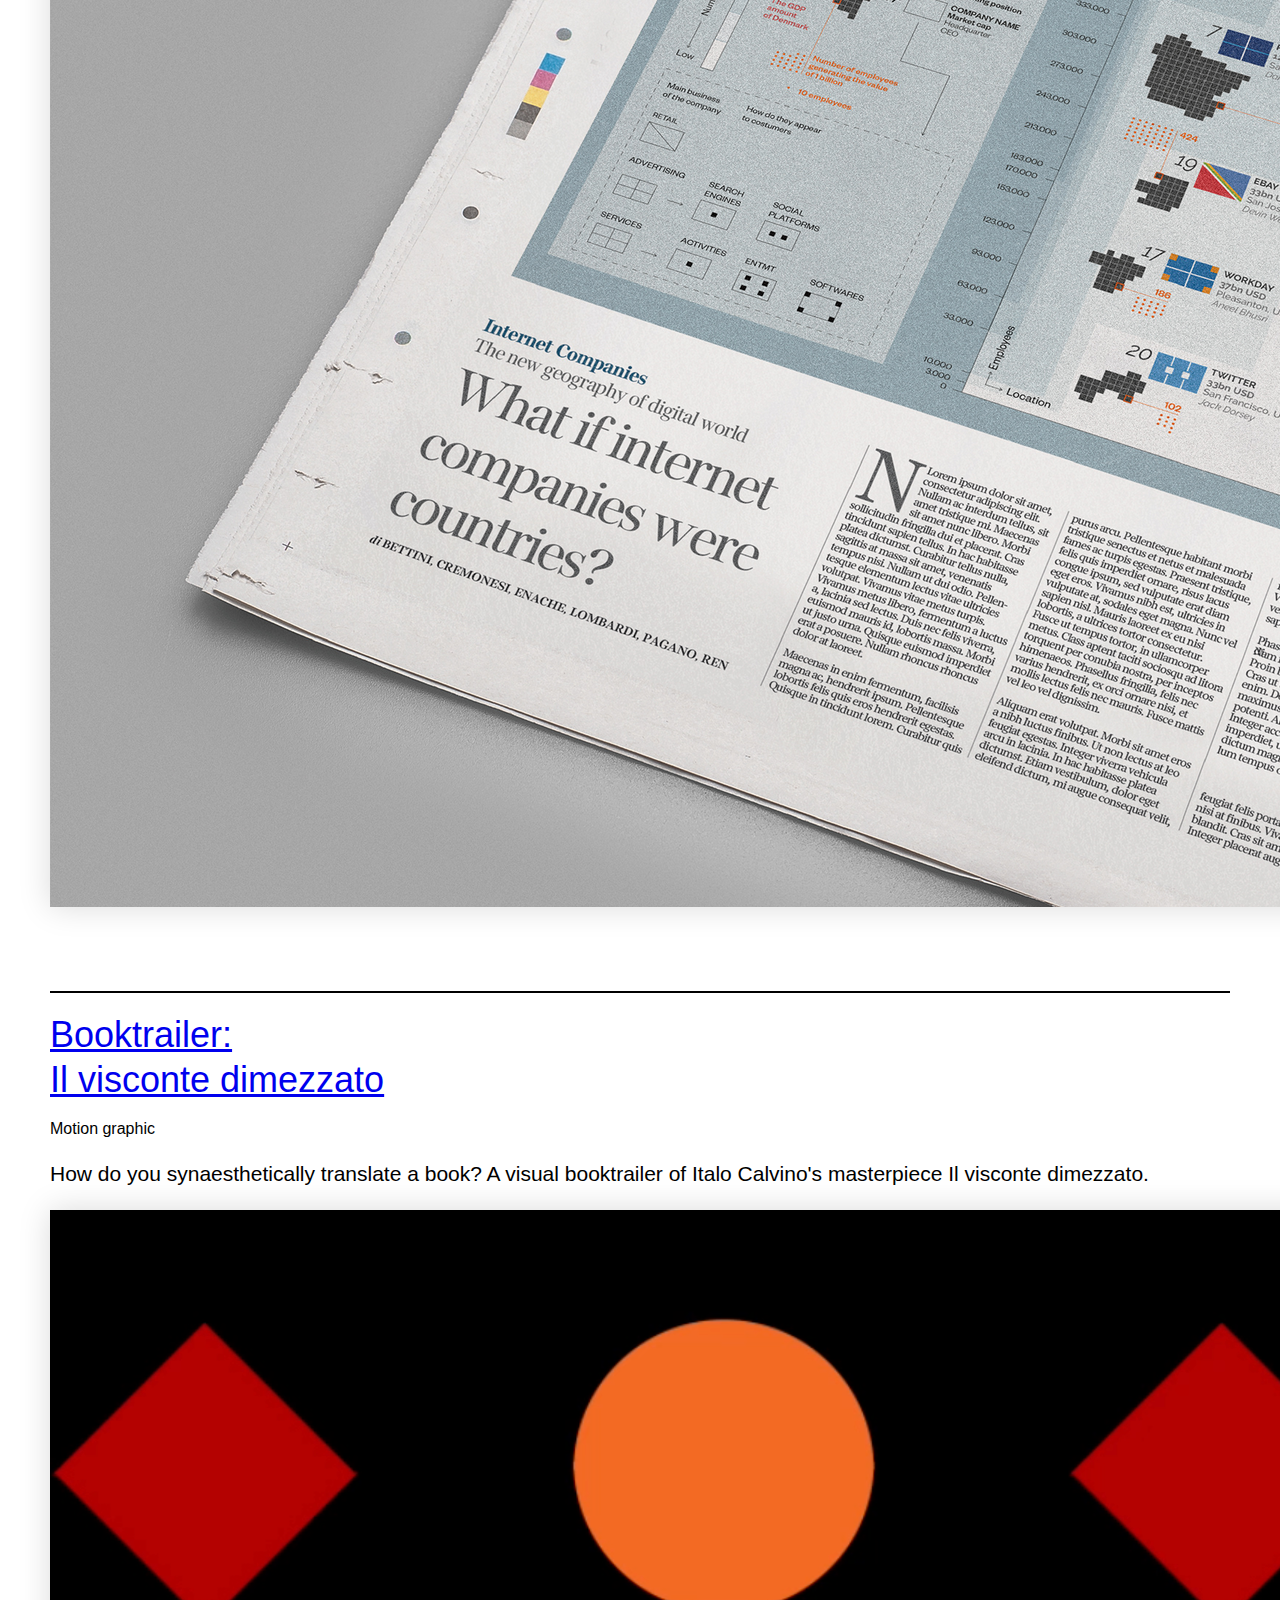
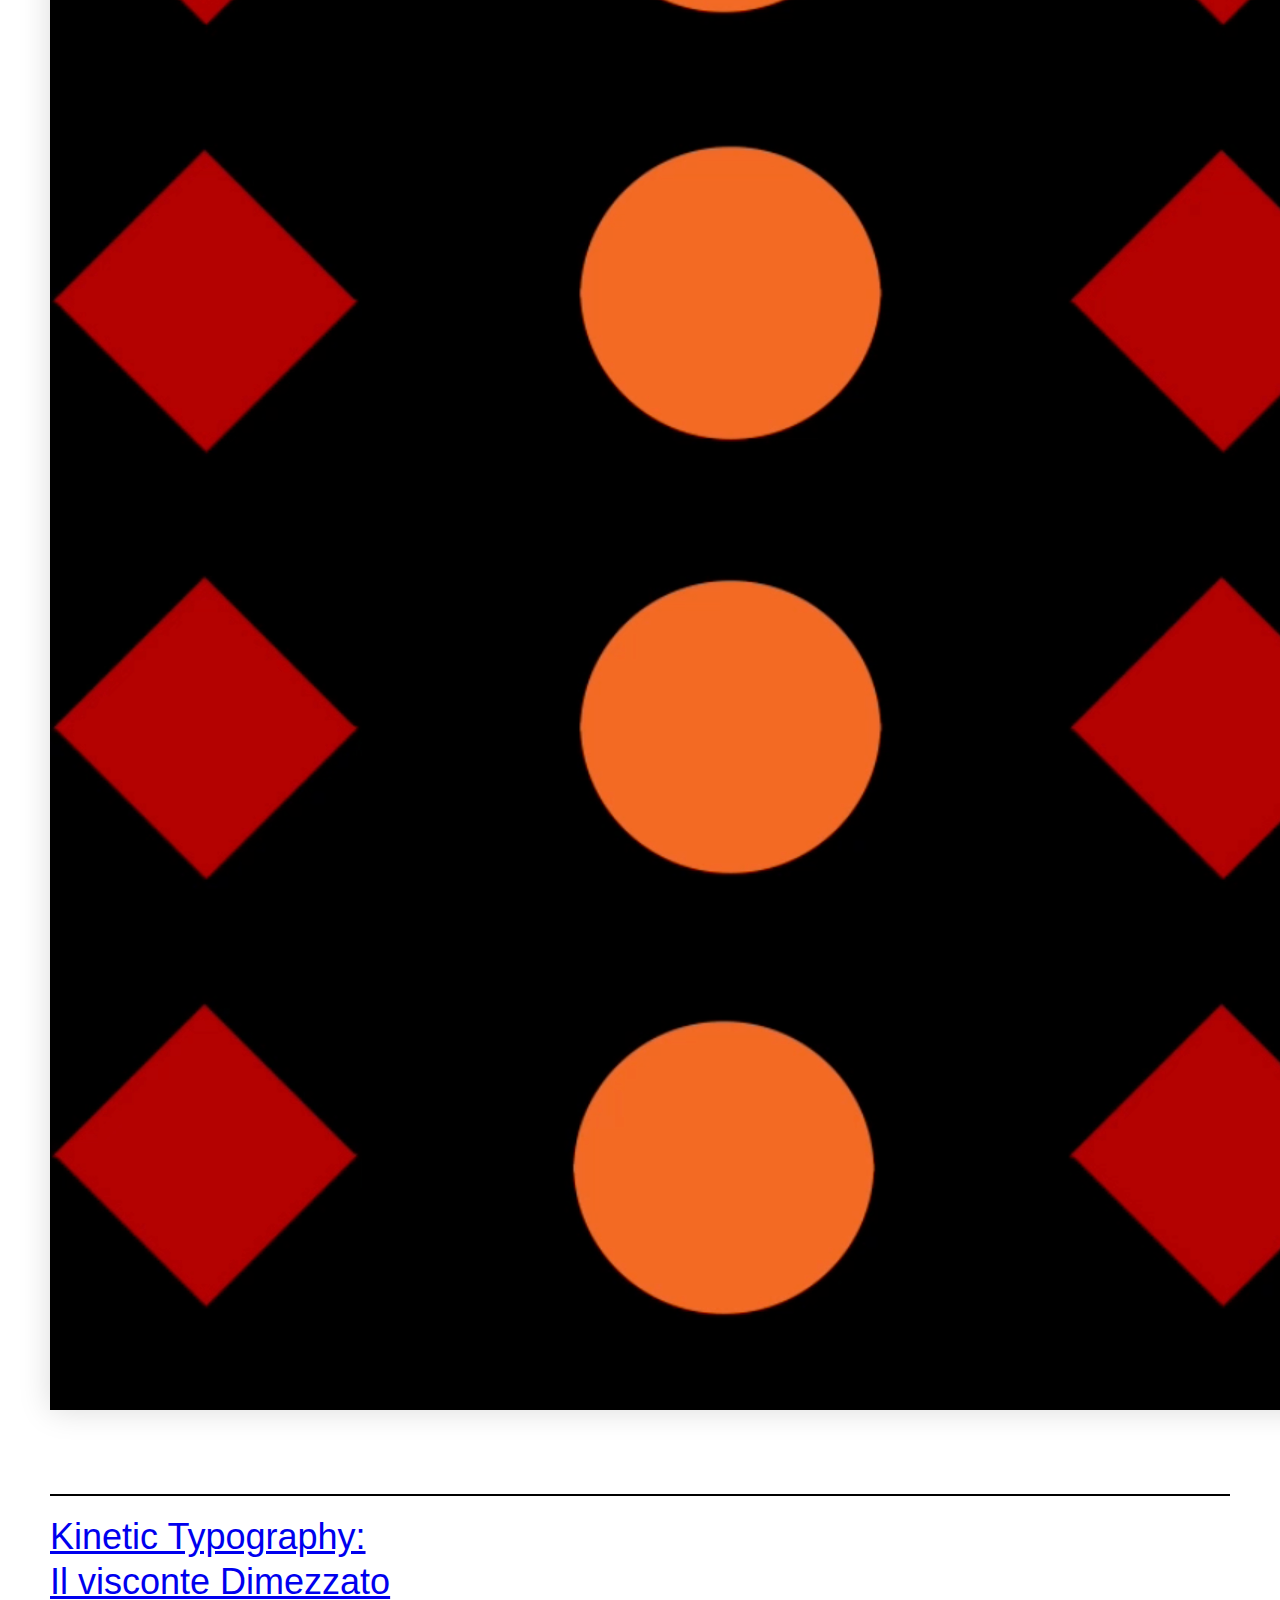
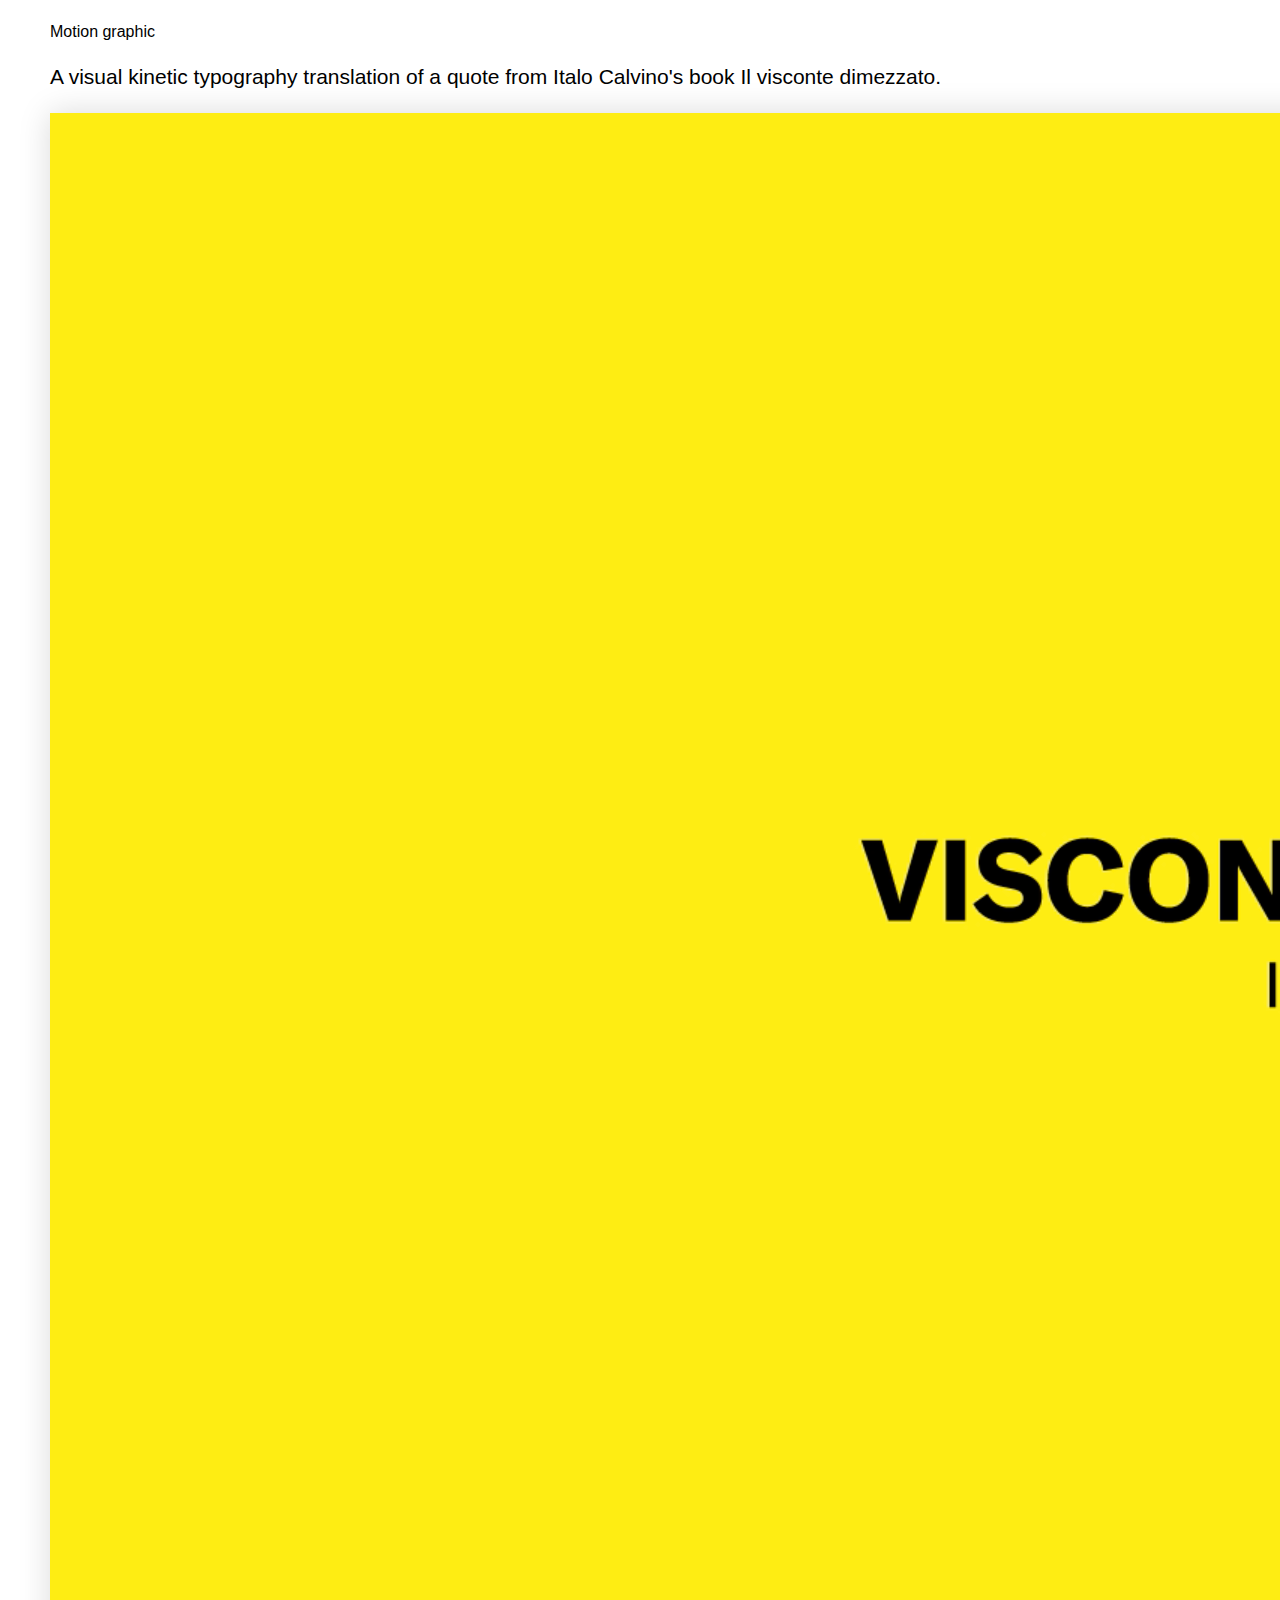
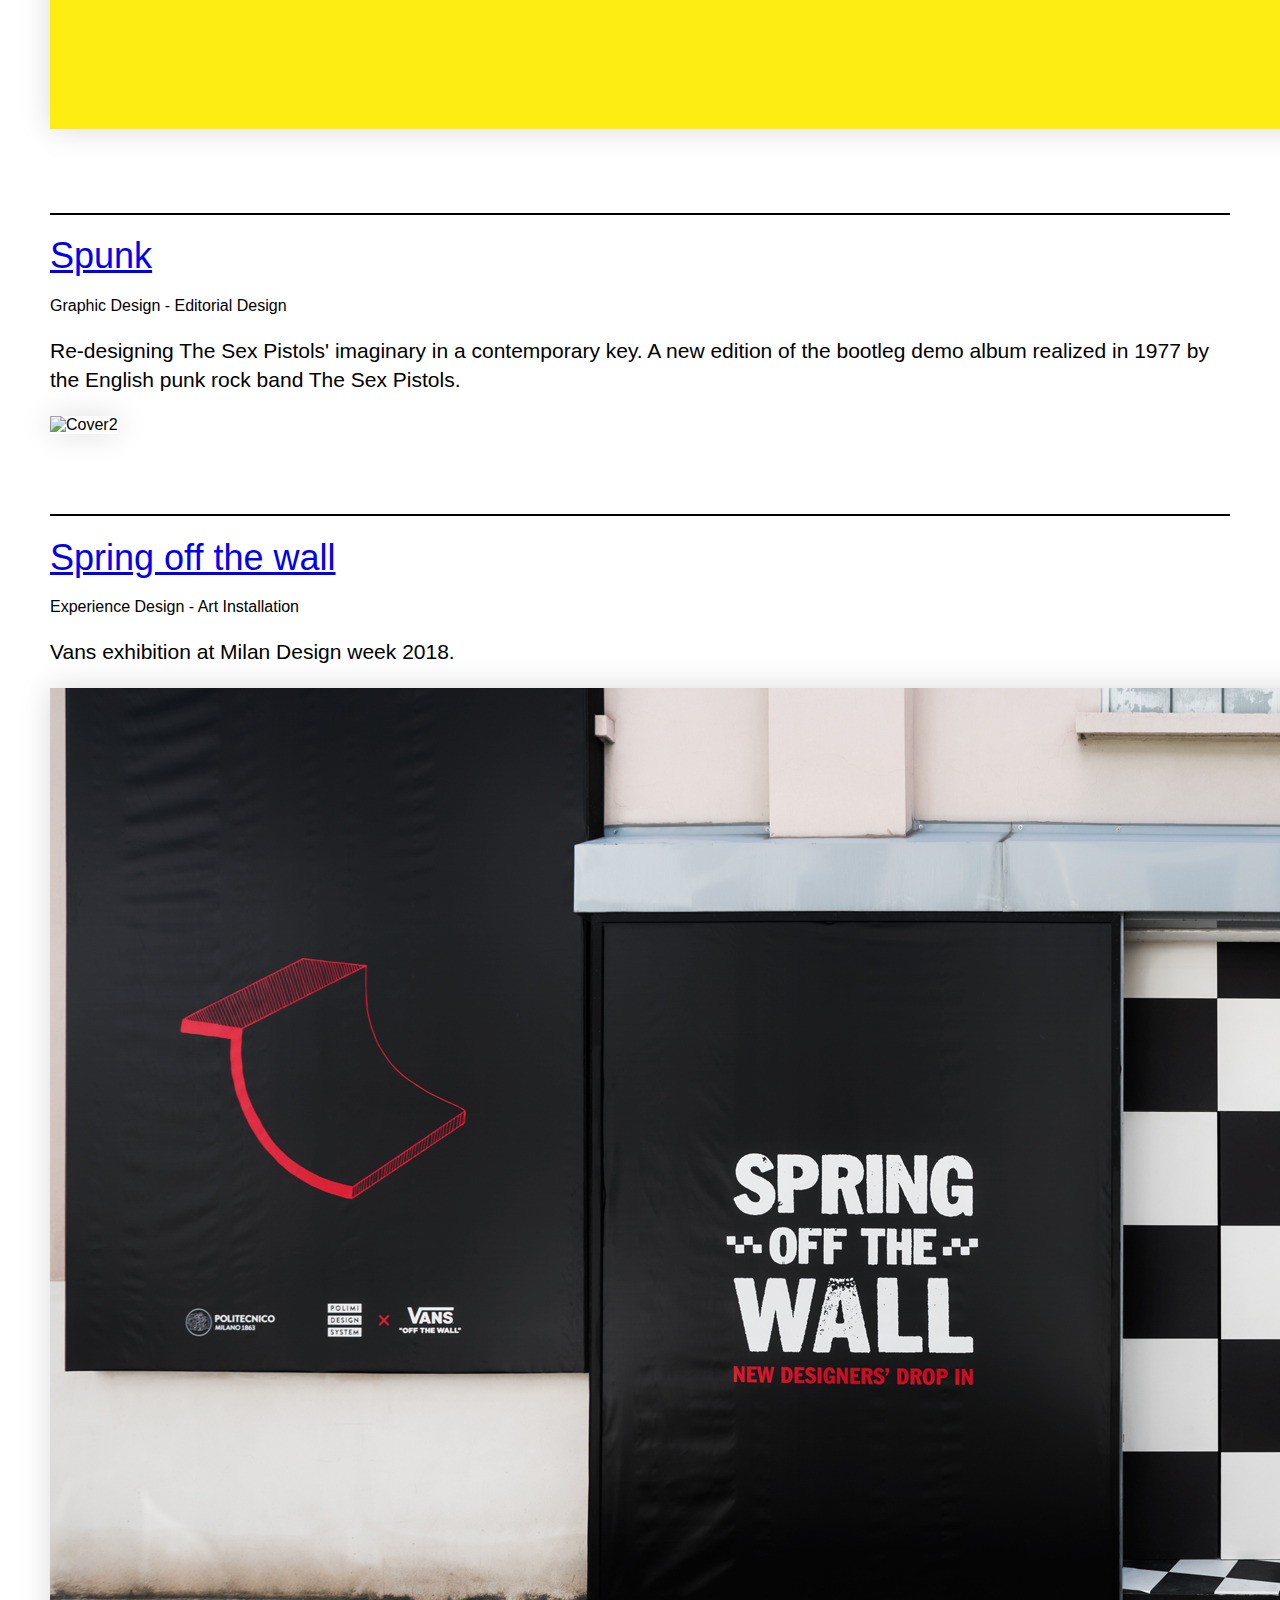
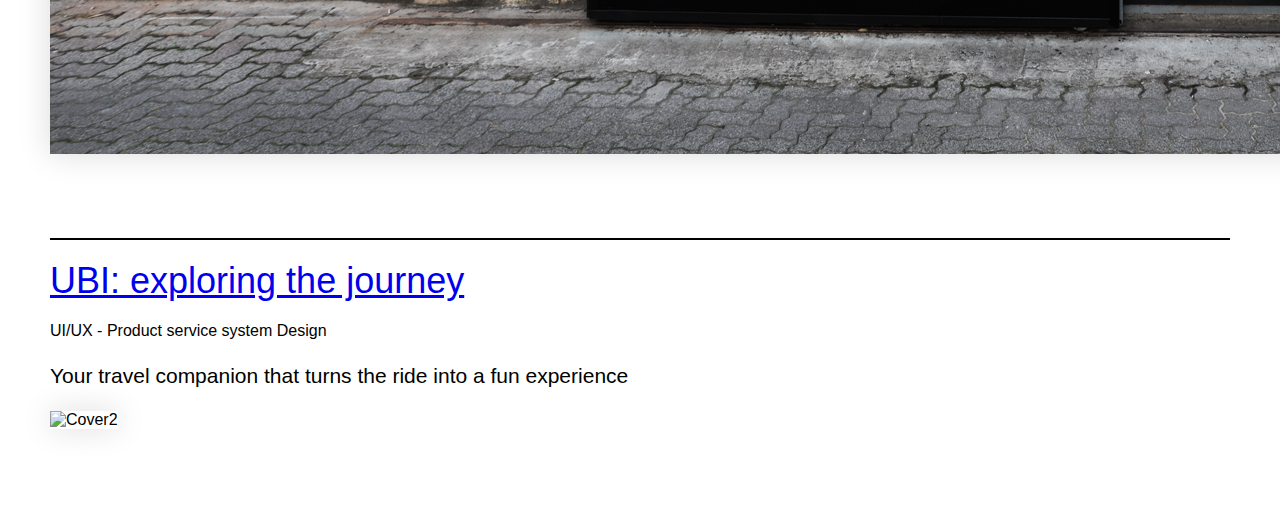
==== commit 16073ce8: "Update index.html" ====
--- a/index.html
+++ b/index.html
@@ -10,25 +10,25 @@
 <!-- Primary Meta Tags (for the browser and search engines) -->
 <title>Title of your work</title>
 <meta name="πολύτροπή" content="website">
-<meta name="Portfolio Valentina Pagano" content="Hi! My name is Valentina Pagano, an Italian information designer.">
-<meta name="keywords" content="website, Valentina Pagano, Information designer">
+<meta name="Portfolio Valentina Pagano" content="Hi! My name is Valentina Pagano, an Italian communication designer.">
+<meta name="keywords" content="website, Valentina Pagano, communication designer">
 
 <!-- Twitter 
 <meta property="twitter:card" content="summary_large_image">
 <meta property="twitter:url" content="https://../">
 <meta property="twitter:πολύτροπή" content="Website">
-<meta property="twitter:Portfolio Valentina Pagano" content="Hi! My name is Valentina Pagano, an Italian information designer.">
+<meta property="twitter:Portfolio Valentina Pagano" content="Hi! My name is Valentina Pagano, an Italian communication designer.">
 <meta property="twitter:image" content="https://../metatag.png">
 -->
 	  
 	  
-<meta name="description" content=" Information designer">
+<meta name="description" content=" Communication Designer">
 <meta property="og:type" content="website">
 <meta property="og:title" content="Valentina Pagano">
 <meta property="og:site_name" content="Valentina Pagano">
 <meta property="og:image" content="https://../metatag.png">
 <meta property="og:url" content="https://www../about">
-<meta property="og:description" content="Information designer">
+<meta property="og:description" content="Communication designer">
 <meta name="twitter:card" content="summary_large_image">
 <meta name="twitter:site" content="...">
 <meta name="twitter:title" content="Valentina Pagano">
@@ -142,7 +142,7 @@
 			<div class="row"> 
 				<div class="col-sm-12 col-md-10 col-lg-10 font-p">
 					<p class="text-muted"> User Experience Design - Web Design - Information Design - Data visualization</p>
-			  <p class="font-m pt-4"> Global spread of body and face modification apps and the ease of use of them in recent years have raised concerns and controversies, such as privacy matters of use of personal images, edited bodies encouraging body dysmorphia, and beauty racist bias. The project aims to provide an overview through different perspectives on the subject, ranging from the public discussion to the way face and body modification apps appear.</p>
+			  <p class="font-m pt-4"> The global spread and ease of use of body and face modification apps in recent years have raised concerns of privacy  over the use of personal images or edited bodies that encourage body dysmorphia, and beauty-racism bias. The project aims to provide an overview through different perspectives on the subject, ranging from the public discussion to the way face and body modification apps appear.</p>
 				</div>
 			</div>
 			  </div>
@@ -189,7 +189,7 @@
 			<div class="row"> 
 				<div class="col-sm-12 col-md-10 col-lg-10 font-p">
 					<p class="text-muted"> Motion graphic </p>
-			  <p class="font-m pt-4"> How to synaesthetically translate a book? A visual booktrailer of Italo Calvino's masterpiece Il visconte dimezzato. </p>
+			  <p class="font-m pt-4"> How do you synaesthetically translate a book? A visual booktrailer of Italo Calvino's masterpiece Il visconte dimezzato. </p>
 				</div>
 			</div>
 			  </div>
@@ -486,4 +486,4 @@
 		
 	</body>
 </html>
-	+	
